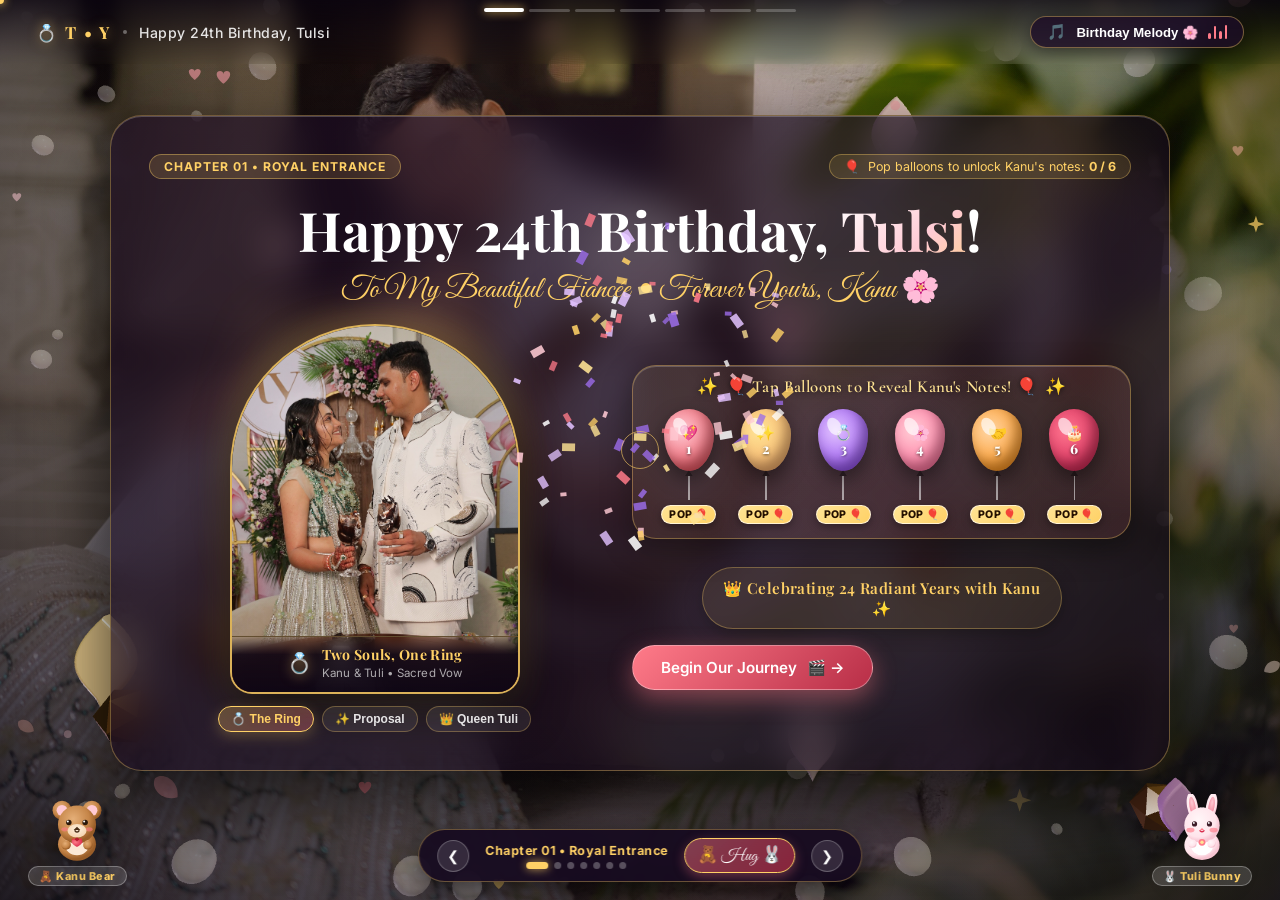
==== index.html @ 22cd4eff "Complete luxury mobile-first birthday website for Tuli - Full-screen slides, face-aligned portraits," ====
<!DOCTYPE html>
<html lang="en">
<head>
  <meta charset="UTF-8" />
  <meta name="viewport" content="width=device-width, initial-scale=1.0, maximum-scale=1.0, user-scalable=no" />
  <title>Happy 24th Birthday, Tulsi! 💍✨ | Forever Yours, Kanu</title>
  <meta name="description" content="A royal, immersive celebration crafted with unconditional love by Kanu (Yogi) for his beautiful fiancée Tulsi (Tuli) on her 24th birthday." />

  <!-- Google Fonts: Editorial Luxury Typography -->
  <link rel="preconnect" href="https://fonts.googleapis.com" />
  <link rel="preconnect" href="https://fonts.gstatic.com" crossorigin />
  <link href="https://fonts.googleapis.com/css2?family=Cormorant+Garamond:ital,wght@0,400;0,600;0,700;1,400;1,600&family=Great+Vibes&family=Inter:wght@300;400;500;600;700&family=Playfair+Display:ital,wght@0,500;0,700;0,900;1,400;1,600&display=swap" rel="stylesheet" />

  <!-- Stylesheet -->
  <link rel="stylesheet" href="style.css" />
</head>
<body class="deck-mode">

  <!-- ===================================================================
       CINEMATIC FULL-SCREEN BACKGROUND PHOTO & VIGNETTE
       =================================================================== -->
  <div class="bg-fixed-backdrop" id="bgFixedBackdrop"></div>
  <div class="bg-vignette-overlay" aria-hidden="true"></div>

  <!-- ===================================================================
       CANVAS LAYERS: 3D WEBGL WORLD, AMBIENT ROSE PETALS & CONFETTI
       =================================================================== -->
  <canvas id="webglCanvas" aria-hidden="true"></canvas>
  <canvas id="ambientCanvas" aria-hidden="true"></canvas>
  <canvas id="confettiCanvas" aria-hidden="true"></canvas>

  <!-- ===================================================================
       FULL-SCREEN CINEMATIC INTRO: FIREWORKS, BALLOONS & BIRTHDAY MESSAGE
       (No touch interruption allowed during the grand animation)
       =================================================================== -->
  <div class="grand-intro-screen" id="grandIntroScreen">
    <canvas id="introFireworksCanvas" class="intro-fireworks-canvas"></canvas>
    
    <!-- Floating Soaring Fire Balloons -->
    <div class="intro-balloons-container" id="introBalloonsContainer"></div>

    <div class="intro-content-box" id="introContentBox">
      <div class="intro-crown-icon">👑</div>
      <h1 class="intro-main-title">Happy Birthday My Love, Dear Tuli</h1>
      <div class="intro-sub-title">🌸 Forever Yours, Kanu 🌸</div>
      <div class="intro-sparkle-row">
        <span>✨</span><span>💖</span><span>💍</span><span>💖</span><span>✨</span>
      </div>
      <button class="intro-enter-btn" id="introEnterBtn" title="Enter Our Love Story">
        <span>Enter Our Story</span>
        <span>✨ &rarr;</span>
      </button>
    </div>
  </div>

  <!-- Fluid Magnetic Cursor -->
  <div class="cursor-dot" id="cursorDot" aria-hidden="true"></div>
  <div class="cursor-ring" id="cursorRing" aria-hidden="true"></div>

  <!-- ===================================================================
       GLOBAL TOP BAR: BRANDING, MUSIC CONTROLLER & STORY PROGRESS
       =================================================================== -->
  <header class="luxury-top-bar">
    <!-- Story Progress Bar (Mobile & Desktop) -->
    <div class="story-progress-bar" id="storyProgressBar">
      <span class="story-segment active" data-index="0" title="Chapter 1"></span>
      <span class="story-segment" data-index="1" title="Chapter 2"></span>
      <span class="story-segment" data-index="2" title="Chapter 3"></span>
      <span class="story-segment" data-index="3" title="Chapter 4"></span>
      <span class="story-segment" data-index="4" title="Chapter 5"></span>
      <span class="story-segment" data-index="5" title="Chapter 6"></span>
      <span class="story-segment" data-index="6" title="Chapter 7"></span>
    </div>

    <div class="top-bar-left">
      <span class="royal-monogram">💍 T &bull; Y</span>
      <span class="top-bar-divider"></span>
      <span class="top-bar-title">Happy 24th Birthday, Tulsi</span>
    </div>

    <div class="top-bar-right">
      <!-- Music Pill Controller -->
      <button class="music-pill-btn" id="musicPillBtn" title="Play / Pause Birthday Melody" aria-label="Toggle background music">
        <span class="music-note-icon">🎵</span>
        <span class="music-pill-text" id="musicStatusText">Birthday Melody</span>
        <div class="sound-wave-bars" id="soundWaveBars">
          <span></span><span></span><span></span><span></span>
        </div>
      </button>
    </div>
  </header>

  <!-- ===================================================================
       DISCRETE DECK SLIDES (1 PAGE AT A TIME - AWWWARDS ARCHITECTURE)
       =================================================================== -->
  <main class="deck-viewport" id="deckViewport">

    <!-- ===============================================================
         SLIDE 1: 🌸 THE ROYAL BIRTHDAY ENTRANCE (HERO)
         =============================================================== -->
    <section class="deck-slide active" id="slide1" data-slide="0">

      <!-- Slide Main Card Container -->
      <div class="slide-content-card hero-card">
        
        <!-- Header Tag & Progress -->
        <div class="card-header-badge-row">
          <span class="chapter-tag">Chapter 01 &bull; Royal Entrance</span>
          <div class="balloon-progress-badge" id="balloonProgressBadge" title="Tap to see collected love notes">
            <span>🎈</span>
            <span id="balloonProgressLabel">Kanu's Secret Notes: <strong>0 / 6</strong></span>
          </div>
        </div>

        <!-- Big Editorial Headline -->
        <div class="hero-header-box">
          <h1 class="hero-title">
            Happy 24th Birthday, <span class="shimmer-text">Tulsi</span>!
          </h1>
          <div class="hero-cursive-subtitle">
            To My Beautiful Fiancée &bull; Forever Yours, Kanu 🌸
          </div>
        </div>

        <!-- Hero Split Grid -->
        <div class="hero-split-grid">
          <!-- Left Column: Visual Showcase (Royal Arched Portrait) -->
          <div class="hero-visual-column">
            <div class="royal-arch-showcase">
              <div class="royal-arch-aura"></div>
              <div class="royal-arch-frame" id="heroArchFrame" title="Tap to switch portrait">
                <img src="images/Engagment (2).jpeg" alt="Tulsi &amp; Yogi Engagement" class="royal-arch-img" id="heroArchImg" />
                <div class="royal-arch-sheen"></div>
                <div class="royal-arch-plaque">
                  <span class="arch-plaque-icon">💍</span>
                  <div class="arch-plaque-text">
                    <span class="arch-plaque-title" id="archPlaqueTitle">Two Souls, One Ring</span>
                    <span class="arch-plaque-sub" id="archPlaqueSub">Kanu &amp; Tuli &bull; Sacred Vow</span>
                  </div>
                </div>
              </div>
              <div class="hero-portrait-tabs" id="heroPortraitTabs">
                <button class="hero-ptab active" data-src="images/Engagment (2).jpeg" data-title="Two Souls, One Ring" data-sub="Kanu &amp; Tuli &bull; Sacred Vow">💍 The Ring</button>
                <button class="hero-ptab" data-src="images/Engagment.jpeg" data-title="The Moment She Said YES" data-sub="Sacred Vow &bull; Engagement">✨ Proposal</button>
                <button class="hero-ptab" data-src="images/_RRF6428-web.jpg" data-title="Queen of My Universe" data-sub="Tulsi &bull; Birthday Girl">👑 Queen Tuli</button>
              </div>
            </div>
          </div>

          <!-- Right Column: 6 Interactive Pop Balloons & Concise Dedication -->
          <div class="hero-text-column">
            <!-- 🎈 KANU'S 6 INTERACTIVE POP BALLOONS -->
            <div class="hero-balloons-showcase" id="heroBalloonsShowcase">
              <div class="balloons-banner-title">
                <span class="sparkle-star">✨</span>
                <span class="balloons-title-text">🎈 Tap Balloons to Reveal Kanu's Notes! 🎈</span>
                <span class="sparkle-star">✨</span>
              </div>
              
              <div class="balloons-deck-row" id="balloonsDeckRow">
                <div class="floating-balloon balloon-c1" data-id="1" data-msg="Bov Badhu love you bacchudi ❤️" title="Tap to pop balloon 1!">
                  <div class="balloon-body">
                    <span class="balloon-inner-icon">💖</span>
                    <span class="balloon-num">1</span>
                  </div>
                  <div class="balloon-knot"></div>
                  <div class="balloon-string"></div>
                  <span class="balloon-pop-tip">POP 🎈</span>
                </div>

                <div class="floating-balloon balloon-c2" data-id="2" data-msg="You are so special to me, my sweetest angel ✨" title="Tap to pop balloon 2!">
                  <div class="balloon-body">
                    <span class="balloon-inner-icon">✨</span>
                    <span class="balloon-num">2</span>
                  </div>
                  <div class="balloon-knot"></div>
                  <div class="balloon-string"></div>
                  <span class="balloon-pop-tip">POP 🎈</span>
                </div>

                <div class="floating-balloon balloon-c3" data-id="3" data-msg="My future wife, my greatest dream come true 💍" title="Tap to pop balloon 3!">
                  <div class="balloon-body">
                    <span class="balloon-inner-icon">💍</span>
                    <span class="balloon-num">3</span>
                  </div>
                  <div class="balloon-knot"></div>
                  <div class="balloon-string"></div>
                  <span class="balloon-pop-tip">POP 🎈</span>
                </div>

                <div class="floating-balloon balloon-c4" data-id="4" data-msg="Your smile is the most beautiful thing in the universe 🌸" title="Tap to pop balloon 4!">
                  <div class="balloon-body">
                    <span class="balloon-inner-icon">🌸</span>
                    <span class="balloon-num">4</span>
                  </div>
                  <div class="balloon-knot"></div>
                  <div class="balloon-string"></div>
                  <span class="balloon-pop-tip">POP 🎈</span>
                </div>

                <div class="floating-balloon balloon-c5" data-id="5" data-msg="Always by your side, holding your hand forever 🤝" title="Tap to pop balloon 5!">
                  <div class="balloon-body">
                    <span class="balloon-inner-icon">🤝</span>
                    <span class="balloon-num">5</span>
                  </div>
                  <div class="balloon-knot"></div>
                  <div class="balloon-string"></div>
                  <span class="balloon-pop-tip">POP 🎈</span>
                </div>

                <div class="floating-balloon balloon-c6" data-id="6" data-msg="Happy 24th Birthday my princess Tuli, forever yours Kanu 👑💖" title="Tap to pop balloon 6!">
                  <div class="balloon-body">
                    <span class="balloon-inner-icon">🎂</span>
                    <span class="balloon-num">6</span>
                  </div>
                  <div class="balloon-knot"></div>
                  <div class="balloon-string"></div>
                  <span class="balloon-pop-tip">POP 🎈</span>
                </div>
              </div>
            </div>

            <div class="hero-royal-pill">
              <span>👑 Celebrating 24 Radiant Years with Kanu ✨</span>
            </div>

            <!-- Single Clean Action Button -->
            <div class="hero-button-row">
              <button class="btn-primary-glow" id="startStoryBtn" data-goto="1">
                <span>Begin Our Journey</span>
                <span>🎬 &rarr;</span>
              </button>
            </div>
          </div>
        </div>

      </div>
    </section>

    <!-- ===============================================================
         SLIDE 2: 🎬 CINEMATIC LOVE REEL ("MUST WATCH")
         =============================================================== -->
    <section class="deck-slide" id="slide2" data-slide="1">
      <div class="slide-content-card cinema-card">
        
        <div class="card-header-badge-row">
          <span class="chapter-tag">Chapter 02 &bull; Must Watch</span>
          <span class="card-sub-tag">❤️ Special Film for Tuli</span>
        </div>

        <div class="cinema-header-box">
          <h2 class="section-title">Our Moments 🎬</h2>
          <div class="section-subtitle">A journey of two souls becoming one home</div>
        </div>

        <!-- Widescreen Cinema Reel Display -->
        <div class="cinema-projector">
          <!-- Story Progress Segments -->
          <div class="cinema-segments" id="cinemaSegments"></div>

          <!-- Slide Visual & Overlay -->
          <div class="cinema-screen" id="cinemaScreen">
            <img src="images/Engagment.jpeg" alt="Cinematic moment" class="cinema-img" id="cinemaImg" />
            <div class="cinema-overlay">
              <div class="cinema-tag" id="cinemaTag">Chapter I • The Sacred Promise 💍</div>
              <h3 class="cinema-headline" id="cinemaHeading">The Moment She Said YES!</h3>
              <p class="cinema-caption" id="cinemaDesc">The moment she said YES to forever.</p>
            </div>
            <!-- Click zones for skip -->
            <div class="cinema-click-zone left" id="cinemaPrevZone" title="Previous photo"></div>
            <div class="cinema-click-zone right" id="cinemaNextZone" title="Next photo"></div>
          </div>

          <!-- Reel Bottom Controls -->
          <div class="cinema-controls">
            <button class="cinema-btn" id="cinemaPrevBtn" aria-label="Previous">&larr; Previous</button>
            <button class="cinema-btn play-btn" id="cinemaPlayBtn">▶ Play</button>
            <button class="cinema-btn" id="cinemaNextBtn" aria-label="Next">Next &rarr;</button>
          </div>
        </div>

        <div style="margin-top: 18px; text-align: center;">
          <button class="btn-primary-glow" data-goto="2">
            <span>Continue to The Sacred Vow</span>
            <span>💍 &rarr;</span>
          </button>
        </div>

      </div>
    </section>

    <!-- ===============================================================
         SLIDE 3: 💍 THE SACRED VOW & PROPOSAL
         =============================================================== -->
    <section class="deck-slide" id="slide3" data-slide="2">
      <div class="slide-content-card vow-card">
        
        <div class="card-header-badge-row">
          <span class="chapter-tag">Chapter 03 &bull; The Sacred Vow</span>
          <span class="card-sub-tag">💍 Eternal Promise</span>
        </div>

        <div class="vow-split-grid">
          <!-- Left Column: Story Prose -->
          <div class="vow-story-col">
            <h2 class="section-title">A Sacred Vow 💍</h2>
            <div class="section-subtitle">Written for my future wife</div>
            
            <p class="vow-prose">
              The day I slid that ring onto your finger was my solemn promise to love, protect, and cherish you through all of eternity.
            </p>

            <div class="vow-quote-pill">
              &ldquo;Two souls, one heart. Soon my wife.&rdquo;
            </div>

            <div style="margin-top: 22px;">
              <button class="btn-primary-glow" data-goto="3">
                <span>Explore 39 Curated Memories</span>
                <span>📸 &rarr;</span>
              </button>
            </div>
          </div>

          <!-- Right Column: Highlight Card -->
          <div class="vow-visual-col">
            <div class="vow-photo-frame">
              <img src="images/Engagment (2).jpeg" alt="Engagement ring vow" class="vow-img" />
              <div class="vow-stamp-seal">💍</div>
              <div class="vow-badge-text">Forever Sealed &bull; Yogi &amp; Tulsi</div>
            </div>
          </div>
        </div>

      </div>
    </section>

    <!-- ===============================================================
         SLIDE 4: 📸 OUR CURATED POLAROID ALBUM (EXACT VERIFIED PHOTOS)
         =============================================================== -->
    <section class="deck-slide" id="slide4" data-slide="3">
      <div class="slide-content-card gallery-card">
        
        <div class="card-header-badge-row">
          <span class="chapter-tag">Chapter 04 &bull; Treasured Memories</span>
          <span class="card-sub-tag">📸 39 Beautiful Moments</span>
        </div>

        <div class="gallery-header-box">
          <h2 class="section-title">A Lifetime of Smiles With You 💕</h2>
          <div class="section-subtitle">Every candid giggle, sunset walk, and cozy date captured forever</div>
        </div>

        <!-- Filter Pills -->
        <div class="gallery-filter-tabs">
          <button class="gallery-tab active" data-filter="all">All Memories (39)</button>
          <button class="gallery-tab" data-filter="engagement">Engagement 💍 (2)</button>
          <button class="gallery-tab" data-filter="dates">Dates ☕ (7)</button>
          <button class="gallery-tab" data-filter="photoshoot">Portraits 👑 (8)</button>
          <button class="gallery-tab" data-filter="candids">Candids 🌸 (22)</button>
        </div>

        <!-- Masonry Grid with Custom Sleek Scrollbar -->
        <div class="polaroid-deck-grid" id="polaroidDeckGrid">
          <!-- Dynamically populated by JS from verified photo dataset -->
        </div>

        <div style="margin-top: 18px; text-align: center;">
          <button class="btn-primary-glow" data-goto="4">
            <span>24 Reasons Why I Love You</span>
            <span>💖 &rarr;</span>
          </button>
        </div>

      </div>
    </section>

    <!-- ===============================================================
         SLIDE 5: 💖 24 REASONS WHY I LOVE YOU (INTERACTIVE DECK)
         =============================================================== -->
    <section class="deck-slide" id="slide5" data-slide="4">
      <div class="slide-content-card reasons-card">
        
        <div class="card-header-badge-row">
          <span class="chapter-tag">Chapter 05 &bull; 24 Reasons</span>
          <span class="card-sub-tag">💖 One For Every Year</span>
        </div>

        <div class="reasons-header-box">
          <h2 class="section-title">24 Reasons Why I Adore You, Tulsi 🌸</h2>
          <div class="section-subtitle">Swipe or tap to explore each sweet reason</div>
        </div>

        <!-- Interactive 3D Card Stack -->
        <div class="reason-card-container">
          <div class="reason-flip-card" id="reasonFlipCard">
            <div class="reason-card-inner">
              <div class="reason-counter-pill" id="reasonCounterPill">Reason 01 / 24</div>
              <div class="reason-icon-display" id="reasonIconDisplay">🌸</div>
              <h3 class="reason-title-display" id="reasonTitleDisplay">Your Pure, Radiant Heart</h3>
              <p class="reason-desc-display" id="reasonDescDisplay">
                The way you care for the people around you with zero pretension and pure kindness melts me completely every single day.
              </p>
              <div class="reason-quote-footer" id="reasonQuoteFooter">— Kanu loves this about you ❤️</div>
            </div>
          </div>
        </div>

        <!-- Card Deck Controls -->
        <div class="reason-nav-row">
          <button class="cinema-btn" id="prevReasonBtn">&larr; Previous Reason</button>
          <div class="reason-dots-track" id="reasonDotsTrack"></div>
          <button class="cinema-btn" id="nextReasonBtn">Next Reason &rarr;</button>
        </div>

        <div style="margin-top: 18px; text-align: center;">
          <button class="btn-primary-glow" data-goto="5">
            <span>Make a Birthday Wish</span>
            <span>🎂 &rarr;</span>
          </button>
        </div>

      </div>
    </section>

    <!-- ===============================================================
         SLIDE 6: 🎂 BIRTHDAY TRADITION & MAKE A WISH
         =============================================================== -->
    <section class="deck-slide" id="slide6" data-slide="5">
      <div class="slide-content-card cake-card">
        
        <div class="card-header-badge-row">
          <span class="chapter-tag">Chapter 06 &bull; Birthday Tradition</span>
          <span class="card-sub-tag">🎂 Make A Wish</span>
        </div>

        <div class="cake-header-box">
          <h2 class="section-title">Make a Birthday Wish, Tuli! 🎂✨</h2>
          <div class="section-subtitle">Close your eyes, make the sweetest wish in your heart, and tap the candles to blow them out!</div>
        </div>

        <!-- Interactive Royal Illustrated 3D Birthday Cake -->
        <div class="cake-interactive-stage" id="cakeStage" title="Tap candles to blow them out!">
          <svg viewBox="0 0 280 260" class="royal-cake-svg">
            <defs>
              <linearGradient id="goldPlateGrad" x1="0%" y1="0%" x2="100%" y2="0%">
                <stop offset="0%" stop-color="#C59B27"/>
                <stop offset="50%" stop-color="#FFD166"/>
                <stop offset="100%" stop-color="#C59B27"/>
              </linearGradient>
              <linearGradient id="tierBottomGrad" x1="0%" y1="0%" x2="0%" y2="100%">
                <stop offset="0%" stop-color="#FFCAD4"/>
                <stop offset="20%" stop-color="#FF9EAA"/>
                <stop offset="100%" stop-color="#FF7B89"/>
              </linearGradient>
              <linearGradient id="tierTopGrad" x1="0%" y1="0%" x2="0%" y2="100%">
                <stop offset="0%" stop-color="#FFFDF9"/>
                <stop offset="30%" stop-color="#FFF0EB"/>
                <stop offset="100%" stop-color="#FFCAD4"/>
              </linearGradient>
              <radialGradient id="candleGlow" cx="50%" cy="50%" r="50%">
                <stop offset="0%" stop-color="#FFD166" stop-opacity="1"/>
                <stop offset="50%" stop-color="#FF7B89" stop-opacity="0.6"/>
                <stop offset="100%" stop-color="#FF7B89" stop-opacity="0"/>
              </radialGradient>
              <linearGradient id="flameGrad" x1="0%" y1="100%" x2="0%" y2="0%">
                <stop offset="0%" stop-color="#D92E4E"/>
                <stop offset="40%" stop-color="#FF7B89"/>
                <stop offset="80%" stop-color="#FFD166"/>
                <stop offset="100%" stop-color="#FFF"/>
              </linearGradient>
            </defs>

            <!-- Golden Serving Platter (Bottom) -->
            <ellipse cx="140" cy="235" rx="125" ry="18" fill="url(#goldPlateGrad)"/>
            <ellipse cx="140" cy="232" rx="118" ry="14" fill="#FFE494"/>
            <ellipse cx="140" cy="230" rx="115" ry="12" fill="#E6BA38"/>

            <!-- Bottom Tier Shadow & Cylinder Body -->
            <path d="M45,170 C45,185 85,200 140,200 C195,200 235,185 235,170 L235,215 C235,228 195,238 140,238 C85,238 45,228 45,215 Z" fill="#D95C6B"/>
            <path d="M45,160 C45,175 85,190 140,190 C195,190 235,175 235,160 L235,210 C235,225 195,235 140,235 C85,235 45,225 45,210 Z" fill="url(#tierBottomGrad)"/>
            <ellipse cx="140" cy="160" rx="95" ry="22" fill="#FFE5DA"/>

            <!-- Bottom Tier Cream Drips & Gold Pearls -->
            <path d="M45,165 Q60,185 75,165 Q90,190 105,165 Q125,195 140,165 Q155,195 175,165 Q190,190 205,165 Q220,185 235,165" fill="none" stroke="#FFF" stroke-width="4" stroke-linecap="round"/>
            <circle cx="55" cy="180" r="3" fill="#FFD166"/>
            <circle cx="85" cy="188" r="3" fill="#FFD166"/>
            <circle cx="115" cy="192" r="3" fill="#FFD166"/>
            <circle cx="140" cy="194" r="3.5" fill="#FFD166"/>
            <circle cx="165" cy="192" r="3" fill="#FFD166"/>
            <circle cx="195" cy="188" r="3" fill="#FFD166"/>
            <circle cx="225" cy="180" r="3" fill="#FFD166"/>

            <!-- Top Tier Body -->
            <path d="M75,105 C75,118 104,130 140,130 C176,130 205,118 205,105 L205,150 C205,162 176,172 140,172 C104,172 75,162 75,150 Z" fill="#E8A598"/>
            <path d="M75,95 C75,108 104,120 140,120 C176,120 205,108 205,95 L205,145 C205,158 176,168 140,168 C104,168 75,158 75,145 Z" fill="url(#tierTopGrad)"/>
            <ellipse cx="140" cy="95" rx="65" ry="18" fill="#FFFDF9"/>

            <!-- Top Tier Cream Frosting Drips -->
            <path d="M75,100 Q90,118 105,100 Q120,122 140,100 Q160,122 175,100 Q190,118 205,100" fill="none" stroke="#FF7B89" stroke-width="3" stroke-linecap="round"/>

            <!-- Strawberries & Roses on Top -->
            <circle cx="105" cy="92" r="6" fill="#D92E4E"/>
            <circle cx="175" cy="92" r="6" fill="#D92E4E"/>
            <circle cx="140" cy="96" r="7" fill="#FF7B89"/>

            <!-- 3 Glowing Candles -->
            <!-- Left Candle -->
            <rect x="105" y="48" width="8" height="42" rx="3" fill="#FFE5DA" stroke="#FF7B89" stroke-width="1"/>
            <path d="M106,58 L112,54 M106,68 L112,64 M106,78 L112,74" stroke="#FF7B89" stroke-width="1.5"/>
            <line x1="109" y1="48" x2="109" y2="40" stroke="#333" stroke-width="1.5"/>

            <!-- Middle Candle -->
            <rect x="136" y="42" width="8" height="48" rx="3" fill="#FFE5DA" stroke="#FFD166" stroke-width="1"/>
            <path d="M137,54 L143,50 M137,64 L143,60 M137,74 L143,70 M137,84 L143,80" stroke="#FFD166" stroke-width="1.5"/>
            <line x1="140" y1="42" x2="140" y2="34" stroke="#333" stroke-width="1.5"/>

            <!-- Right Candle -->
            <rect x="167" y="48" width="8" height="42" rx="3" fill="#FFE5DA" stroke="#FF7B89" stroke-width="1"/>
            <path d="M168,58 L174,54 M168,68 L174,64 M168,78 L174,74" stroke="#FF7B89" stroke-width="1.5"/>
            <line x1="171" y1="48" x2="171" y2="40" stroke="#333" stroke-width="1.5"/>

            <!-- Flickering Candle Flames with Golden Halos -->
            <g class="candle-flame-group" id="flame1">
              <ellipse cx="109" cy="28" rx="14" ry="18" fill="url(#candleGlow)"/>
              <path d="M109,14 C115,24 117,30 115,35 C113,40 105,40 103,35 C101,30 105,24 109,14 Z" fill="url(#flameGrad)"/>
              <ellipse cx="109" cy="33" rx="2.5" ry="4" fill="#FFF"/>
            </g>

            <g class="candle-flame-group" id="flame2">
              <ellipse cx="140" cy="22" rx="16" ry="20" fill="url(#candleGlow)"/>
              <path d="M140,6 C147,17 149,24 147,29 C145,34 135,34 133,29 C131,24 135,17 140,6 Z" fill="url(#flameGrad)"/>
              <ellipse cx="140" cy="27" rx="3" ry="5" fill="#FFF"/>
            </g>

            <g class="candle-flame-group" id="flame3">
              <ellipse cx="171" cy="28" rx="14" ry="18" fill="url(#candleGlow)"/>
              <path d="M171,14 C177,24 179,30 177,35 C175,40 167,40 165,35 C163,30 167,24 171,14 Z" fill="url(#flameGrad)"/>
              <ellipse cx="171" cy="33" rx="2.5" ry="4" fill="#FFF"/>
            </g>
          </svg>
        </div>

        <!-- Unlocked Wish Banner -->
        <div class="wish-reveal-box" id="wishRevealBox">
          <h3 class="wish-congrats-title">🎉 HAPPY 24TH BIRTHDAY, MY PRINCESS! 🎉</h3>
          <p class="wish-congrats-text">
            May every dream, prayer, and secret wish you made today blossom into reality. Kanu will be standing right by your side celebrating every step of your journey! 🌟💖
          </p>
          <div style="margin-top: 14px; text-align: center;">
            <button class="btn-royal-rose" id="relightCandlesBtn" title="Relight the candles to make another wish!">
              <span>✨ Relight Candles &amp; Make Another Wish 🎂</span>
            </button>
          </div>
        </div>

        <div style="margin-top: 24px; text-align: center;">
          <button class="btn-primary-glow" data-goto="6">
            <span>Read Kanu's Personal Letter &rarr;</span>
          </button>
        </div>

      </div>
    </section>

    <!-- ===============================================================
         SLIDE 7: 💌 THE ROYAL WAX-SEALED LETTER
         =============================================================== -->
    <section class="deck-slide" id="slide7" data-slide="6">
      <div class="slide-content-card letter-card">
        
        <div class="card-header-badge-row">
          <span class="chapter-tag">Chapter 07 &bull; Forever Love</span>
          <span class="card-sub-tag">💍 Sealed for Tulsi</span>
        </div>

        <!-- Royal Interactive 3D Envelope Wrapper -->
        <div class="royal-envelope-stage" id="royalEnvelopeStage">
          
          <!-- Closed Envelope with Wax Seal -->
          <div class="envelope-sealed-view" id="envelopeSealedView">
            <div class="envelope-pocket">
              <div class="envelope-top-flap"></div>
              <div class="wax-seal-button" id="waxSealButton" title="Tap seal to open Kanu's letter!">
                <span class="wax-ring-icon">💍</span>
              </div>
            </div>
            <h3 class="envelope-hint-title">A Sealed Royal Letter From Kanu</h3>
            <div class="envelope-hint-sub">For My Sweetest Tulsi (Tuli) 🌸</div>
            <p class="envelope-hint-cta">✨ Tap the Wax Seal to Open &amp; Unfold ✨</p>
          </div>

          <!-- Unfolded Letter Parchment -->
          <div class="envelope-unfolded-view" id="envelopeUnfoldedView">
            <div class="letter-parchment-sheet">
              <div class="parchment-stamp">💍</div>

              <h2 class="parchment-salutation">My Dearest Tuli (My Future Wife), 🌸</h2>

              <div class="parchment-body">
                <p>
                  Today, on your <strong>24th birthday</strong>, my heart overflows with gratitude. From the quiet smiles we share to the late-night talks that make hours feel like minutes—loving you is the sweetest blessing of my life.
                </p>
                <p>
                  Calling you my <strong>fiancée</strong> and soon my wife is my greatest joy. I promise to protect your smile, cherish your heart, and walk beside you through every sunrise of this life.
                </p>
                <p>
                  May this 24th year bring you boundless happiness, peace, and every bit of magic your beautiful soul deserves.
                </p>
              </div>

              <div class="parchment-sign-off">Forever &amp; unconditionally yours,</div>
              <div class="parchment-signature">Your Kanu ❤️ (Yogi)</div>

              <!-- Interactive Actions inside Letter -->
              <div class="letter-actions-dock">
                <button class="btn-royal-kisses" id="sendKissesBtn">
                  <span>Send Love &amp; Kisses to Kanu</span>
                  <span>💋💖</span>
                </button>
                <div class="kisses-tally" id="kissesTally">Tap to send sweet kisses to Kanu!</div>
              </div>

              <div style="margin-top: 18px; text-align: center;">
                <button class="btn-reseal-ghost" id="resealEnvelopeBtn">
                  <span>💌 Close &amp; Re-seal in Envelope</span>
                </button>
              </div>
            </div>

            <!-- Sleek Footer Tribute -->
            <footer class="letter-footer-quote">
              <div class="quote-cursive">"In a sea of people, my eyes will always search for you."</div>
              <p class="quote-author">Crafted with unconditional love by <strong>Kanu (Yogi)</strong> for his precious fiancée <strong>Tuli (Tulsi)</strong> 💍❤️</p>
            </footer>
          </div>

        </div>

      </div>
    </section>

  </main>

  <!-- ===================================================================
       FLOATING NAVIGATION DOCK (CENTERED, NON-OVERLAPPING)
       =================================================================== -->
  <nav class="luxury-nav-dock" id="luxuryNavDock" aria-label="Slide navigation">
    <button class="nav-dock-arrow" id="navPrevBtn" aria-label="Previous chapter">&#10094;</button>
    <div class="nav-dock-center">
      <span class="nav-dock-chapter-pill" id="navChapterPill">Chapter 01 &bull; Royal Entrance</span>
      <div class="nav-dock-dots" id="navDockDots">
        <span class="dock-dot active" data-index="0" title="Chapter 1"></span>
        <span class="dock-dot" data-index="1" title="Chapter 2"></span>
        <span class="dock-dot" data-index="2" title="Chapter 3"></span>
        <span class="dock-dot" data-index="3" title="Chapter 4"></span>
        <span class="dock-dot" data-index="4" title="Chapter 5"></span>
        <span class="dock-dot" data-index="5" title="Chapter 6"></span>
        <span class="dock-dot" data-index="6" title="Chapter 7"></span>
      </div>
    </div>
    <button class="plushie-dock-cuddle-btn" id="plushieCuddleBtn" title="Make Kanu Bear &amp; Tuli Bunny cuddle!">
      <span>🧸 Hug 🐰</span>
    </button>
    <button class="nav-dock-arrow" id="navNextBtn" aria-label="Next chapter">&#10095;</button>
  </nav>

  <!-- ===================================================================
       ADORABLE ANIMATED PLUSHIES: KANU BEAR 🧸 & TULI BUNNY 🐰
       (Cleanly placed in bottom-left and bottom-right corners - zero dock overlap)
       =================================================================== -->
  <aside class="plushies-dock" id="plushiesDock" aria-label="Teddy plushie companions">
    
    <!-- Kanu Bear (Left Corner) -->
    <div class="plushie-corner left-corner" id="plushieKanu" title="Tap Kanu Bear for love hugs! 🧸">
      <div class="plushie-speech-box" id="kanuSpeech">Bov Badhu love you bacchudi! 🧸❤️</div>
      <div class="plushie-svg-container">
        <svg viewBox="0 0 100 100" class="plushie-svg">
          <defs>
            <radialGradient id="bearSkin" cx="40%" cy="35%" r="60%">
              <stop offset="0%" stop-color="#E5AF78"/>
              <stop offset="70%" stop-color="#C58548"/>
              <stop offset="100%" stop-color="#995D28"/>
            </radialGradient>
            <radialGradient id="bearMuzzle" cx="50%" cy="40%" r="50%">
              <stop offset="0%" stop-color="#FFF3E0"/>
              <stop offset="100%" stop-color="#F5D6B4"/>
            </radialGradient>
            <radialGradient id="bearHeart" cx="35%" cy="35%" r="65%">
              <stop offset="0%" stop-color="#FF7B89"/>
              <stop offset="100%" stop-color="#D92E4E"/>
            </radialGradient>
          </defs>
          <circle cx="28" cy="24" r="14" fill="url(#bearSkin)"/>
          <circle cx="28" cy="24" r="8" fill="#FFCAD4"/>
          <circle cx="72" cy="24" r="14" fill="url(#bearSkin)"/>
          <circle cx="72" cy="24" r="8" fill="#FFCAD4"/>
          <ellipse cx="50" cy="74" rx="28" ry="24" fill="url(#bearSkin)"/>
          <ellipse cx="50" cy="74" rx="18" ry="16" fill="#FCE8D5"/>
          <circle cx="50" cy="45" r="28" fill="url(#bearSkin)"/>
          <ellipse cx="32" cy="52" rx="5" ry="3" fill="#FF7B89" opacity="0.6"/>
          <ellipse cx="68" cy="52" rx="5" ry="3" fill="#FF7B89" opacity="0.6"/>
          <ellipse cx="50" cy="54" rx="14" ry="10" fill="url(#bearMuzzle)"/>
          <polygon points="50,48 45,53 55,53" fill="#4A2E18"/>
          <path d="M47,54 Q50,58 53,54" stroke="#4A2E18" stroke-width="2" fill="none" stroke-linecap="round"/>
          <circle cx="38" cy="42" r="4" fill="#2B180A"/>
          <circle cx="36.5" cy="40.5" r="1.5" fill="#FFF"/>
          <circle cx="62" cy="42" r="4" fill="#2B180A"/>
          <circle cx="60.5" cy="40.5" r="1.5" fill="#FFF"/>
          <!-- Bowtie -->
          <polygon points="43,65 50,67 43,69" fill="#E63946"/>
          <polygon points="57,65 50,67 57,69" fill="#E63946"/>
          <circle cx="50" cy="67" r="3" fill="#B81D2E"/>
          <!-- Paws Holding Heart -->
          <circle cx="34" cy="75" r="7" fill="url(#bearSkin)"/>
          <circle cx="66" cy="75" r="7" fill="url(#bearSkin)"/>
          <path d="M50,70 C47,66 42,66 42,70 C42,74 50,78 50,78 C50,78 58,74 58,70 C58,66 53,66 50,70 Z" fill="url(#bearHeart)"/>
        </svg>
      </div>
      <div class="plushie-tag">🧸 Kanu Bear</div>
    </div>

    <!-- Tuli Bunny (Right Corner) -->
    <div class="plushie-corner right-corner" id="plushieTuli" title="Tap Tuli Bunny for flower giggles! 🐰">
      <div class="plushie-speech-box" id="tuliSpeech">My sweetest Kanu! 🐰🌸</div>
      <div class="plushie-svg-container">
        <svg viewBox="0 0 100 100" class="plushie-svg">
          <defs>
            <radialGradient id="bunnySkin" cx="40%" cy="35%" r="60%">
              <stop offset="0%" stop-color="#FFF6F8"/>
              <stop offset="80%" stop-color="#FFE4EB"/>
              <stop offset="100%" stop-color="#F7C5D2"/>
            </radialGradient>
            <radialGradient id="bunnyEar" cx="50%" cy="30%" r="60%">
              <stop offset="0%" stop-color="#FFCAD4"/>
              <stop offset="100%" stop-color="#F28B9F"/>
            </radialGradient>
          </defs>
          <ellipse cx="36" cy="18" rx="8" ry="20" fill="url(#bunnySkin)" transform="rotate(-10 36 18)"/>
          <ellipse cx="36" cy="18" rx="4.5" ry="14" fill="url(#bunnyEar)" transform="rotate(-10 36 18)"/>
          <ellipse cx="64" cy="18" rx="8" ry="20" fill="url(#bunnySkin)" transform="rotate(10 64 18)"/>
          <ellipse cx="64" cy="18" rx="4.5" ry="14" fill="url(#bunnyEar)" transform="rotate(10 64 18)"/>
          <!-- Daisy Flower Crown -->
          <circle cx="50" cy="27" r="4" fill="#FFD166"/>
          <circle cx="45" cy="26" r="3" fill="#FFF"/>
          <circle cx="55" cy="26" r="3" fill="#FFF"/>
          <circle cx="48" cy="23" r="3" fill="#FFF"/>
          <circle cx="52" cy="23" r="3" fill="#FFF"/>
          <ellipse cx="50" cy="75" rx="26" ry="22" fill="url(#bunnySkin)"/>
          <ellipse cx="50" cy="76" rx="16" ry="14" fill="#FFFFFF"/>
          <circle cx="50" cy="46" r="26" fill="url(#bunnySkin)"/>
          <ellipse cx="33" cy="53" rx="6" ry="3.5" fill="#FF7B89" opacity="0.65"/>
          <ellipse cx="67" cy="53" rx="6" ry="3.5" fill="#FF7B89" opacity="0.65"/>
          <polygon points="50,50 47,53 53,53" fill="#FF7B89"/>
          <path d="M47,54 Q50,57 53,54" stroke="#D92E4E" stroke-width="1.8" fill="none" stroke-linecap="round"/>
          <circle cx="39" cy="44" r="3.8" fill="#3D1C28"/>
          <circle cx="38" cy="42.5" r="1.4" fill="#FFF"/>
          <circle cx="61" cy="44" r="3.8" fill="#3D1C28"/>
          <circle cx="60" cy="42.5" r="1.4" fill="#FFF"/>
          <!-- Paws Holding Flower -->
          <circle cx="36" cy="73" r="6" fill="url(#bunnySkin)"/>
          <circle cx="64" cy="73" r="6" fill="url(#bunnySkin)"/>
          <circle cx="50" cy="71" r="5" fill="#FF7B89"/>
          <circle cx="50" cy="71" r="2.5" fill="#FFE494"/>
        </svg>
      </div>
      <div class="plushie-tag">🐰 Tuli Bunny</div>
    </div>

  </aside>

  <!-- ===================================================================
       TOAST BANNER: 24 ROSES GIFT NOTIFICATION
       =================================================================== -->
  <div class="rose-toast-pill" id="roseToastPill">
    🌹 24 Royal Roses Gifted to My Sweet Tulsi! 💐✨
  </div>

  <!-- ===================================================================
       MODAL: BALLOON SECRET LOVE NOTE MODAL
       =================================================================== -->
  <div class="luxury-modal" id="balloonNoteModal" role="dialog" aria-modal="true" aria-hidden="true">
    <div class="modal-card">
      <button class="modal-close-btn" id="balloonModalCloseBtn" aria-label="Close">&times;</button>
      <div class="modal-stamp-icon">💌</div>
      <span class="modal-pre-title">Secret Message From Kanu</span>
      <h3 class="modal-message-quote" id="balloonModalQuote">"Bov Badhu love you bacchudi ❤️"</h3>
      <div class="modal-sign">— Forever &amp; Always, Your Kanu 💍</div>
      <div style="margin-top: 18px;">
        <button class="btn-primary-glow" id="balloonModalCollectBtn">
          <span>Keep in My Heart 💕</span>
        </button>
      </div>
    </div>
  </div>

  <!-- ===================================================================
       MODAL: ALL 6 NOTES UNLOCKED CELEBRATION
       =================================================================== -->
  <div class="luxury-modal" id="grandUnlockModal" role="dialog" aria-modal="true" aria-hidden="true">
    <div class="modal-card grand-unlock-card">
      <button class="modal-close-btn" id="grandUnlockCloseBtn" aria-label="Close">&times;</button>
      <div class="grand-trophy-icon">👑💍💖</div>
      <h2 class="grand-celebration-title">🎉 ALL 6 LOVE NOTES UNLOCKED! 🎉</h2>
      <p class="grand-celebration-lead">
        Tuli, every single balloon carries a piece of Kanu's soul. You are my greatest blessing, my fiancée, and my forever queen!
      </p>
      <div class="unlocked-notes-list" id="unlockedNotesList"></div>
      <div style="margin-top: 20px;">
        <button class="btn-royal-rose" id="respawnBalloonsBtn">
          <span>🎈 Release Fresh Balloons to Pop Again!</span>
        </button>
      </div>
    </div>
  </div>

  <!-- ===================================================================
       MODAL: FULLSCREEN CINEMATIC LIGHTBOX
       =================================================================== -->
  <div class="lightbox-overlay" id="lightboxOverlay" role="dialog" aria-modal="true" aria-hidden="true">
    <div class="lightbox-stage">
      <button class="lightbox-close" id="lightboxCloseBtn" aria-label="Close">&times;</button>
      <button class="lightbox-arrow prev" id="lightboxPrevBtn" aria-label="Previous">&#10094;</button>
      <button class="lightbox-arrow next" id="lightboxNextBtn" aria-label="Next">&#10095;</button>
      <div class="lightbox-counter" id="lightboxCounter">Photo 1 of 39</div>
      <div class="lightbox-frame">
        <img src="" alt="Enlarged memory" id="lightboxFrameImg" />
      </div>
      <div class="lightbox-caption-dock">
        <div class="lightbox-caption" id="lightboxCaption"></div>
        <button class="lightbox-love-action-btn" id="lightboxHeartBtn" title="Send love to this memory">💖 Love Memory</button>
      </div>
    </div>
  </div>

  <!-- Tech Engine Stack -->
  <script src="lib/three.min.js"></script>
  <script src="lib/gsap.min.js"></script>
  <script src="three-world.js"></script>
  <script src="app.js"></script>
</body>
</html>
---- style.css ----
/* ===================================================================
   TULI'S 24TH BIRTHDAY CELEBRATION — AWWWARDS LUXURY DESIGN SYSTEM
   Inspired by La Revoltosa (larevoltosa.es) & Editorial High-Art WebGL
   Dedicated with unconditional love from Kanu (Yogi) to Tulsi (Tuli) 💍
   =================================================================== */

/* -------------------------------------------------------------
   1. DESIGN TOKENS & ROOT VARIABLES
   ------------------------------------------------------------- */
:root {
  /* Color Palette */
  --bg-deep-obsidian: #0A0410;
  --bg-velvet-plum: #150722;
  --bg-royal-wine: #260C38;
  
  --color-gold-bright: #FFD166;
  --color-gold-pale: #FFE494;
  --color-gold-deep: #D4A373;

  --color-rose-primary: #FF7B89;
  --color-rose-soft: #FFCAD4;
  --color-rose-deep: #B82E47;

  --color-peach-light: #FFF0EB;
  --color-lilac-accent: #C77DFF;
  --color-lilac-deep: #5A189A;

  --text-primary: #FFFFFF;
  --text-secondary: rgba(255, 255, 255, 0.88);
  --text-muted: rgba(255, 255, 255, 0.65);

  /* Typography */
  --font-serif: 'Playfair Display', Georgia, serif;
  --font-display-italic: 'Cormorant Garamond', Georgia, serif;
  --font-sans: 'Inter', -apple-system, BlinkMacSystemFont, 'Segoe UI', Roboto, sans-serif;
  --font-cursive: 'Great Vibes', cursive;

  /* Glassmorphism & Radii (Translucent to showcase the romantic background photo) */
  --glass-bg: linear-gradient(135deg, rgba(26, 10, 36, 0.62) 0%, rgba(14, 5, 20, 0.74) 100%);
  --glass-border: 1.5px solid rgba(255, 209, 102, 0.35);
  --glass-border-soft: 1px solid rgba(255, 255, 255, 0.18);
  --glass-shadow: 0 30px 80px rgba(0, 0, 0, 0.75), inset 0 1px 0 rgba(255, 255, 255, 0.22);
  
  --radius-sm: 8px;
  --radius-md: 16px;
  --radius-lg: 24px;
  --radius-xl: 32px;
  --radius-full: 9999px;

  /* Easing */
  --ease-out-expo: cubic-bezier(0.16, 1, 0.3, 1);
  --ease-elastic: cubic-bezier(0.175, 0.885, 0.32, 1.275);
}

/* -------------------------------------------------------------
   2. GLOBAL RESET & FOUNDATION
   ------------------------------------------------------------- */
*, *::before, *::after {
  margin: 0;
  padding: 0;
  box-sizing: border-box;
}

html {
  background-color: #0A0410;
}

body {
  width: 100vw;
  height: 100vh;
  overflow: hidden;
  background: transparent !important;
  color: var(--text-primary);
  font-family: var(--font-sans);
  -webkit-font-smoothing: antialiased;
  -moz-osx-font-smoothing: grayscale;
  user-select: none;
}

/* ===================================================================
   CINEMATIC FULL-SCREEN BACKGROUND PHOTO & ROMANTIC VIGNETTE
   =================================================================== */
.bg-fixed-backdrop {
  position: fixed;
  inset: 0;
  width: 100vw;
  height: 100vh;
  z-index: 0;
  background-image: 
    linear-gradient(180deg, 
      rgba(12, 4, 18, 0.15) 0%, 
      rgba(18, 6, 26, 0.22) 35%, 
      rgba(12, 4, 18, 0.55) 100%
    ),
    url('images/bg-main.jpg');
  background-size: cover;
  background-position: center 22%;
  background-repeat: no-repeat;
  filter: saturate(1.18) contrast(1.06);
  animation: bgCinematicFloat 28s ease-in-out infinite alternate;
  pointer-events: none;
}

@keyframes bgCinematicFloat {
  0% { transform: scale(1.02); }
  100% { transform: scale(1.06) translateY(-8px); }
}

.bg-vignette-overlay {
  position: fixed;
  inset: 0;
  z-index: 1;
  background: radial-gradient(circle at 50% 35%, transparent 50%, rgba(10, 4, 16, 0.35) 80%, rgba(6, 2, 9, 0.68) 100%);
  pointer-events: none;
}

/* Subtle Film Grain Texture Overlay */
body::before {
  content: '';
  position: fixed;
  inset: 0;
  background-image: radial-gradient(circle at 50% 30%, rgba(255, 123, 137, 0.08) 0%, transparent 60%),
                    radial-gradient(circle at 80% 80%, rgba(199, 125, 255, 0.08) 0%, transparent 50%),
                    radial-gradient(circle at 20% 70%, rgba(255, 209, 102, 0.06) 0%, transparent 50%);
  pointer-events: none;
  z-index: 1;
}

/* -------------------------------------------------------------
   3. CANVAS LAYERS (3D WEBGL, AMBIENT PETALS & CONFETTI)
   ------------------------------------------------------------- */
#webglCanvas {
  position: fixed;
  inset: 0;
  width: 100vw;
  height: 100vh;
  z-index: 2;
  pointer-events: none;
}

#ambientCanvas {
  position: fixed;
  inset: 0;
  width: 100vw;
  height: 100vh;
  z-index: 3;
  pointer-events: none;
}

#confettiCanvas {
  position: fixed;
  inset: 0;
  width: 100vw;
  height: 100vh;
  z-index: 9999;
  pointer-events: none;
}

/* =============================================================
   3.5 FULL-SCREEN CINEMATIC INTRO SCREEN (FIREWORKS & BALLOONS)
   (No touch interruption allowed during the grand animation)
   ============================================================= */
.grand-intro-screen {
  position: fixed;
  inset: 0;
  width: 100vw;
  height: 100vh;
  height: 100dvh;
  z-index: 999999;
  background: radial-gradient(circle at center, #250b20 0%, #13040e 55%, #070105 100%);
  display: flex;
  flex-direction: column;
  align-items: center;
  justify-content: center;
  overflow: hidden;
  pointer-events: all;
  transition: opacity 1.2s cubic-bezier(0.4, 0, 0.2, 1), visibility 1.2s cubic-bezier(0.4, 0, 0.2, 1);
  will-change: opacity;
}

.grand-intro-screen.dismissed {
  opacity: 0;
  visibility: hidden;
  pointer-events: none !important;
}

.intro-fireworks-canvas {
  position: absolute;
  inset: 0;
  width: 100%;
  height: 100%;
  z-index: 1;
  pointer-events: none;
}

.intro-balloons-container {
  position: absolute;
  inset: 0;
  width: 100%;
  height: 100%;
  z-index: 2;
  pointer-events: none;
  overflow: hidden;
}

.intro-content-box {
  position: relative;
  z-index: 3;
  text-align: center;
  max-width: 90%;
  width: 440px;
  padding: 34px 26px;
  background: rgba(26, 11, 22, 0.72);
  backdrop-filter: blur(22px);
  -webkit-backdrop-filter: blur(22px);
  border: 1.5px solid rgba(255, 209, 102, 0.45);
  border-radius: 28px;
  box-shadow: 0 20px 65px rgba(0, 0, 0, 0.85), 0 0 50px rgba(255, 123, 137, 0.3), inset 0 0 30px rgba(255, 209, 102, 0.12);
  animation: introPopIn 1.1s cubic-bezier(0.16, 1, 0.3, 1) forwards;
}

@keyframes introPopIn {
  0% {
    opacity: 0;
    transform: scale(0.86) translateY(24px);
  }
  100% {
    opacity: 1;
    transform: scale(1) translateY(0);
  }
}

.intro-crown-icon {
  font-size: 2.8rem;
  margin-bottom: 8px;
  animation: crownBounce 2.2s ease-in-out infinite;
}

@keyframes crownBounce {
  0%, 100% { transform: translateY(0); }
  50% { transform: translateY(-7px) scale(1.06); }
}

.intro-main-title {
  font-family: 'Playfair Display', Georgia, serif;
  font-size: clamp(1.8rem, 6.2vw, 2.5rem);
  font-weight: 700;
  line-height: 1.25;
  margin: 0 0 10px 0;
  background: linear-gradient(135deg, #FFFDF9 20%, #FFD166 60%, #FFCAD4 100%);
  -webkit-background-clip: text;
  -webkit-text-fill-color: transparent;
  text-shadow: 0 2px 25px rgba(255, 209, 102, 0.45);
}

.intro-sub-title {
  font-family: 'Great Vibes', cursive;
  font-size: clamp(1.45rem, 5.2vw, 1.95rem);
  color: #FFCAD4;
  margin-bottom: 16px;
  text-shadow: 0 2px 14px rgba(255, 123, 137, 0.6);
}

.intro-sparkle-row {
  display: flex;
  justify-content: center;
  gap: 12px;
  font-size: 1.25rem;
  margin-bottom: 22px;
  animation: sparkleTwinkle 2s ease-in-out infinite alternate;
}

@keyframes sparkleTwinkle {
  0% { transform: scale(0.95); opacity: 0.8; }
  100% { transform: scale(1.1); opacity: 1; }
}

.intro-enter-btn {
  display: inline-flex;
  align-items: center;
  justify-content: center;
  gap: 10px;
  padding: 14px 34px;
  font-family: 'Inter', sans-serif;
  font-size: 1rem;
  font-weight: 600;
  letter-spacing: 0.5px;
  color: #1a0b16;
  background: linear-gradient(135deg, #FFD166, #FF9EAA);
  border: none;
  border-radius: 999px;
  box-shadow: 0 6px 24px rgba(255, 209, 102, 0.4), 0 0 25px rgba(255, 123, 137, 0.35);
  cursor: pointer;
  opacity: 0;
  pointer-events: none;
  transform: translateY(10px);
  transition: opacity 0.5s ease, transform 0.5s ease, box-shadow 0.3s;
}

.intro-enter-btn.visible {
  opacity: 1;
  pointer-events: all;
  transform: translateY(0);
}

.intro-enter-btn:hover, .intro-enter-btn:active {
  transform: scale(1.05);
  box-shadow: 0 8px 30px rgba(255, 209, 102, 0.6), 0 0 32px rgba(255, 123, 137, 0.5);
}

/* Floating Balloons in Intro Screen */
.intro-floating-balloon {
  position: absolute;
  bottom: -130px;
  border-radius: 50% 50% 50% 50% / 40% 40% 60% 60%;
  animation: soarUpward linear forwards;
  opacity: 0.9;
  display: flex;
  flex-direction: column;
  align-items: center;
  justify-content: center;
  filter: drop-shadow(0 0 15px currentColor);
}

.intro-floating-balloon::after {
  content: '';
  position: absolute;
  bottom: -18px;
  left: 50%;
  transform: translateX(-50%);
  width: 1px;
  height: 22px;
  background: rgba(255, 255, 255, 0.4);
}

.intro-balloon-flame {
  position: absolute;
  bottom: -22px;
  left: 50%;
  transform: translateX(-50%);
  width: 6px;
  height: 10px;
  background: radial-gradient(circle, #FFF 0%, #FFD166 50%, #FF7B89 100%);
  border-radius: 50%;
  box-shadow: 0 0 8px #FFD166;
  animation: flameFlicker 1.5s infinite alternate;
}

@keyframes soarUpward {
  0% {
    transform: translateY(0) rotate(0deg);
  }
  100% {
    transform: translateY(calc(-100vh - 180px)) rotate(16deg);
  }
}

/* -------------------------------------------------------------
   4. FLUID MAGNETIC CUSTOM CURSOR
   ------------------------------------------------------------- */
.cursor-dot {
  position: fixed;
  width: 8px;
  height: 8px;
  background: var(--color-gold-bright);
  border-radius: 50%;
  pointer-events: none;
  transform: translate(-50%, -50%);
  z-index: 100000;
  transition: width 0.2s, height 0.2s, background 0.2s;
  box-shadow: 0 0 10px var(--color-gold-bright);
}

.cursor-ring {
  position: fixed;
  width: 38px;
  height: 38px;
  border: 1.5px solid rgba(255, 209, 102, 0.6);
  border-radius: 50%;
  pointer-events: none;
  transform: translate(-50%, -50%);
  z-index: 99999;
  transition: width 0.25s var(--ease-out-expo), height 0.25s var(--ease-out-expo), border-color 0.2s, background 0.2s;
}

.cursor-ring.active-hover {
  width: 60px;
  height: 60px;
  border-color: var(--color-rose-primary);
  background: rgba(255, 123, 137, 0.12);
}

@media (pointer: coarse), (max-width: 768px) {
  .cursor-dot, .cursor-ring { display: none !important; }
}

/* -------------------------------------------------------------
   5. GLOBAL TOP BAR (BRANDING & MUSIC)
   ------------------------------------------------------------- */
.luxury-top-bar {
  position: fixed;
  top: 0;
  left: 0;
  right: 0;
  height: 64px;
  padding: 0 clamp(16px, 4vw, 36px);
  display: flex;
  align-items: center;
  justify-content: space-between;
  z-index: 1000;
  pointer-events: auto;
  backdrop-filter: blur(12px);
  background: linear-gradient(180deg, rgba(10, 4, 16, 0.75) 0%, rgba(10, 4, 16, 0) 100%);
}

/* Story Progress Bar (Instagram / Luxury Editorial Style) */
.story-progress-bar {
  display: flex;
  align-items: center;
  gap: 5px;
  width: calc(100% - 150px);
  max-width: 320px;
  position: absolute;
  top: 8px;
  left: 50%;
  transform: translateX(-50%);
  z-index: 10;
  padding: 0 4px;
}

.story-segment {
  flex: 1;
  height: 3px;
  background: rgba(255, 255, 255, 0.22);
  border-radius: 2px;
  transition: background 0.35s ease, box-shadow 0.35s ease, height 0.25s ease;
  cursor: pointer;
}

.story-segment:hover {
  height: 4px;
  background: rgba(255, 209, 102, 0.6);
}

.story-segment.completed {
  background: var(--color-gold-bright);
}

.story-segment.active {
  height: 4px;
  background: #FFF;
  box-shadow: 0 0 10px rgba(255, 209, 102, 0.9);
}

.top-bar-left {
  display: flex;
  align-items: center;
  gap: 12px;
}

.royal-monogram {
  font-family: var(--font-serif);
  font-size: 1.05rem;
  font-weight: 700;
  letter-spacing: 2px;
  color: var(--color-gold-bright);
  text-shadow: 0 0 12px rgba(255, 209, 102, 0.6);
}

.top-bar-divider {
  width: 4px;
  height: 4px;
  background: rgba(255, 255, 255, 0.35);
  border-radius: 50%;
}

.top-bar-title {
  font-size: 0.88rem;
  font-weight: 500;
  letter-spacing: 0.5px;
  color: var(--text-secondary);
}

/* Music Pill Controller */
.music-pill-btn {
  display: inline-flex;
  align-items: center;
  gap: 10px;
  background: rgba(28, 12, 38, 0.8);
  border: 1.2px solid rgba(255, 209, 102, 0.4);
  color: #FFF;
  padding: 6px 16px;
  border-radius: var(--radius-full);
  font-size: 0.82rem;
  font-weight: 600;
  cursor: pointer;
  box-shadow: 0 4px 18px rgba(0, 0, 0, 0.45);
  transition: all 0.3s var(--ease-out-expo);
}

.music-pill-btn:hover {
  transform: translateY(-2px);
  border-color: var(--color-gold-bright);
  box-shadow: 0 8px 25px rgba(255, 209, 102, 0.35);
}

.music-note-icon {
  font-size: 0.95rem;
  animation: pulseRotate 4s linear infinite;
}

@keyframes pulseRotate {
  0% { transform: rotate(0deg); }
  50% { transform: rotate(15deg); }
  100% { transform: rotate(0deg); }
}

.sound-wave-bars {
  display: flex;
  align-items: flex-end;
  gap: 3px;
  height: 14px;
}

.sound-wave-bars span {
  width: 2.5px;
  height: 100%;
  background: var(--color-rose-primary);
  border-radius: 2px;
  animation: soundBarDance 1.2s ease-in-out infinite alternate;
}

.sound-wave-bars span:nth-child(1) { height: 40%; animation-delay: 0.1s; }
.sound-wave-bars span:nth-child(2) { height: 90%; animation-delay: 0.3s; }
.sound-wave-bars span:nth-child(3) { height: 60%; animation-delay: 0.2s; }
.sound-wave-bars span:nth-child(4) { height: 100%; animation-delay: 0.4s; }

.music-pill-btn.paused {
  border-color: var(--color-gold-bright);
  animation: pulseMusicNotice 2.4s infinite ease-in-out;
}

@keyframes pulseMusicNotice {
  0%, 100% { box-shadow: 0 4px 18px rgba(0, 0, 0, 0.45); }
  50% { box-shadow: 0 4px 22px rgba(255, 209, 102, 0.55), 0 0 14px rgba(255, 123, 137, 0.4); }
}

.music-pill-btn.paused .sound-wave-bars span {
  animation-play-state: paused;
  height: 3px !important;
  opacity: 0.5;
}

@keyframes soundBarDance {
  0% { transform: scaleY(0.2); }
  100% { transform: scaleY(1); }
}

/* -------------------------------------------------------------
   6. DISCRETE 1-PAGE DECK ARCHITECTURE
   ------------------------------------------------------------- */
.deck-viewport {
  position: relative;
  width: 100vw;
  height: 100vh;
  overflow: hidden;
  z-index: 10;
}

.deck-slide {
  position: absolute;
  inset: 0;
  width: 100vw;
  height: 100vh;
  display: flex;
  align-items: center;
  justify-content: center;
  padding: 56px 20px 70px 20px;
  opacity: 0;
  visibility: hidden;
  pointer-events: none;
  transition: opacity 0.4s var(--ease-out-expo), visibility 0.4s;
}

.deck-slide.active {
  opacity: 1;
  visibility: visible;
  pointer-events: auto;
}

/* Centered Luxury Glassmorphic Slide Card (Expansive Full-Screen Feel) */
.slide-content-card {
  width: 100%;
  max-width: 1240px;
  max-height: calc(100vh - 90px);
  overflow-y: auto;
  overflow-x: hidden;
  background: var(--glass-bg);
  border: var(--glass-border);
  box-shadow: var(--glass-shadow);
  border-radius: var(--radius-xl);
  padding: clamp(24px, 3.5vw, 38px);
  position: relative;
  display: flex;
  flex-direction: column;
  backdrop-filter: blur(20px);
  -webkit-backdrop-filter: blur(20px);
  scrollbar-width: thin;
  scrollbar-color: rgba(255, 209, 102, 0.35) transparent;
}

.slide-content-card::-webkit-scrollbar {
  width: 6px;
}
.slide-content-card::-webkit-scrollbar-thumb {
  background: rgba(255, 209, 102, 0.35);
  border-radius: 4px;
}

/* Card Header Tag Row */
.card-header-badge-row {
  display: flex;
  align-items: center;
  justify-content: space-between;
  margin-bottom: 20px;
  flex-wrap: wrap;
  gap: 10px;
}

.chapter-tag {
  display: inline-flex;
  align-items: center;
  padding: 4px 14px;
  background: rgba(255, 209, 102, 0.15);
  border: 1px solid rgba(255, 209, 102, 0.4);
  color: var(--color-gold-bright);
  border-radius: var(--radius-full);
  font-size: 0.76rem;
  font-weight: 700;
  letter-spacing: 1px;
  text-transform: uppercase;
}

.card-sub-tag {
  font-size: 0.82rem;
  font-weight: 600;
  color: var(--color-rose-soft);
  background: rgba(255, 123, 137, 0.15);
  padding: 4px 14px;
  border-radius: var(--radius-full);
  border: 1px solid rgba(255, 123, 137, 0.35);
}

/* Typography Standards */
.section-title {
  font-family: var(--font-serif);
  font-size: clamp(1.8rem, 3.8vw, 2.5rem);
  font-weight: 700;
  color: #FFF;
  line-height: 1.25;
  margin-bottom: 6px;
}

.section-subtitle {
  font-family: var(--font-display-italic);
  font-size: clamp(1.2rem, 2.4vw, 1.55rem);
  color: var(--color-gold-bright);
  font-style: italic;
  margin-bottom: 22px;
}

/* Shimmer Accent Gradient */
.shimmer-text {
  background: linear-gradient(135deg, #FFF 0%, #FFCAD4 40%, #FFD166 80%, #FFF 100%);
  background-size: 200% auto;
  -webkit-background-clip: text;
  -webkit-text-fill-color: transparent;
  animation: shineGradient 6s linear infinite;
}

@keyframes shineGradient {
  0% { background-position: 0% center; }
  100% { background-position: 200% center; }
}

/* -------------------------------------------------------------
   7. BUTTON SYSTEM
   ------------------------------------------------------------- */
.btn-primary-glow {
  display: inline-flex;
  align-items: center;
  gap: 10px;
  background: linear-gradient(135deg, var(--color-rose-primary) 0%, var(--color-rose-deep) 100%);
  color: #FFF;
  border: 1.5px solid rgba(255, 255, 255, 0.35);
  padding: 12px 28px;
  border-radius: var(--radius-full);
  font-family: var(--font-sans);
  font-size: 0.95rem;
  font-weight: 600;
  cursor: pointer;
  box-shadow: 0 8px 25px rgba(255, 123, 137, 0.45);
  transition: all 0.35s var(--ease-out-expo);
}

.btn-primary-glow:hover {
  transform: translateY(-3px) scale(1.03);
  box-shadow: 0 14px 35px rgba(255, 123, 137, 0.7);
  border-color: #FFF;
}

.btn-royal-rose {
  display: inline-flex;
  align-items: center;
  gap: 10px;
  background: linear-gradient(135deg, rgba(255, 209, 102, 0.2) 0%, rgba(255, 123, 137, 0.25) 100%);
  color: #FFF;
  border: 1.5px solid var(--color-gold-bright);
  padding: 12px 28px;
  border-radius: var(--radius-full);
  font-family: var(--font-sans);
  font-size: 0.95rem;
  font-weight: 600;
  cursor: pointer;
  box-shadow: 0 8px 25px rgba(255, 209, 102, 0.3);
  transition: all 0.35s var(--ease-out-expo);
}

.btn-royal-rose:hover {
  transform: translateY(-3px) scale(1.03);
  background: linear-gradient(135deg, rgba(255, 209, 102, 0.35) 0%, rgba(255, 123, 137, 0.4) 100%);
  box-shadow: 0 14px 35px rgba(255, 209, 102, 0.55);
}

/* -------------------------------------------------------------
   8. SLIDE 1: 🌸 HERO & KANU'S 6 INTERACTIVE BALLOONS SHOWCASE
   ------------------------------------------------------------- */
.hero-balloons-showcase {
  margin: 0 0 18px 0;
  padding: 10px 16px 14px 16px;
  background: linear-gradient(135deg, rgba(255, 209, 102, 0.08) 0%, rgba(255, 123, 137, 0.12) 100%);
  border: 1.5px solid rgba(255, 209, 102, 0.35);
  border-radius: var(--radius-lg);
  box-shadow: 0 10px 30px rgba(0, 0, 0, 0.35), inset 0 1px 0 rgba(255, 255, 255, 0.2);
  display: flex;
  flex-direction: column;
  align-items: center;
  position: relative;
  overflow: visible;
  width: 100%;
}

.balloons-banner-title {
  display: flex;
  align-items: center;
  justify-content: center;
  gap: 8px;
  margin-bottom: 8px;
  font-family: var(--font-display-italic);
  font-size: 1.05rem;
  font-weight: 600;
  color: var(--color-gold-pale);
  text-shadow: 0 1px 6px rgba(0, 0, 0, 0.6);
  letter-spacing: 0.4px;
  text-align: center;
}

.balloons-deck-row {
  display: flex;
  align-items: flex-end;
  justify-content: space-evenly;
  width: 100%;
  gap: 10px;
  padding-top: 4px;
  position: relative;
}

.floating-balloon {
  cursor: pointer;
  display: flex;
  flex-direction: column;
  align-items: center;
  position: relative;
  transition: transform 0.35s var(--ease-elastic);
  animation: balloonSway 4.5s ease-in-out infinite alternate;
}

.floating-balloon:nth-child(2) { animation-delay: -1.2s; animation-duration: 4.8s; }
.floating-balloon:nth-child(3) { animation-delay: -2.4s; animation-duration: 4.2s; }
.floating-balloon:nth-child(4) { animation-delay: -0.6s; animation-duration: 5.0s; }
.floating-balloon:nth-child(5) { animation-delay: -1.8s; animation-duration: 4.5s; }
.floating-balloon:nth-child(6) { animation-delay: -3.0s; animation-duration: 5.2s; }

@keyframes balloonSway {
  0% { transform: translateY(0) rotate(-2.5deg); }
  50% { transform: translateY(-10px) rotate(3deg); }
  100% { transform: translateY(-3px) rotate(-1.5deg); }
}

.floating-balloon:hover {
  transform: translateY(-16px) scale(1.15) !important;
  z-index: 10;
}

.balloon-body {
  width: 50px;
  height: 62px;
  border-radius: 50% 50% 50% 50% / 40% 40% 60% 60%;
  position: relative;
  display: flex;
  flex-direction: column;
  align-items: center;
  justify-content: center;
  box-shadow: inset -6px -8px 12px rgba(0, 0, 0, 0.35), 0 8px 20px rgba(0, 0, 0, 0.45);
  transition: all 0.35s ease;
}

/* Gloss reflection on balloon */
.balloon-body::after {
  content: '';
  position: absolute;
  top: 8px;
  left: 10px;
  width: 13px;
  height: 19px;
  border-radius: 50%;
  background: rgba(255, 255, 255, 0.65);
  transform: rotate(-30deg);
}

.balloon-inner-icon {
  font-size: 0.95rem;
  line-height: 1;
}

.balloon-num {
  font-family: var(--font-serif);
  font-size: 0.88rem;
  font-weight: 800;
  color: #FFF;
  text-shadow: 0 1px 3px rgba(0, 0, 0, 0.6);
  line-height: 1;
  margin-top: 2px;
}

.balloon-c1 .balloon-body { background: radial-gradient(circle at 35% 35%, #FFCAD4, #E63946); }
.balloon-c2 .balloon-body { background: radial-gradient(circle at 35% 35%, #FFE494, #F4A261); }
.balloon-c3 .balloon-body { background: radial-gradient(circle at 35% 35%, #E2C2FF, #8338EC); }
.balloon-c4 .balloon-body { background: radial-gradient(circle at 35% 35%, #FFCCD5, #FF5D8F); }
.balloon-c5 .balloon-body { background: radial-gradient(circle at 35% 35%, #FFD6A5, #FB8500); }
.balloon-c6 .balloon-body { background: radial-gradient(circle at 35% 35%, #FF758F, #C9184A); }

.balloon-knot {
  width: 8px;
  height: 6px;
  background: rgba(0, 0, 0, 0.35);
  clip-path: polygon(0 100%, 50% 0, 100% 100%);
  margin-top: -1px;
}

.balloon-string {
  width: 1.5px;
  height: 24px;
  background: rgba(255, 255, 255, 0.55);
}

.balloon-pop-tip {
  margin-top: 5px;
  font-size: 0.66rem;
  font-weight: 800;
  color: #241000;
  background: linear-gradient(135deg, #FFE494, #FFD166);
  border: 1px solid rgba(255, 255, 255, 0.65);
  padding: 2px 7px;
  border-radius: var(--radius-full);
  white-space: nowrap;
  box-shadow: 0 3px 8px rgba(0, 0, 0, 0.35);
  letter-spacing: 0.4px;
  transition: all 0.25s;
}

.floating-balloon:hover .balloon-pop-tip {
  transform: scale(1.08);
  box-shadow: 0 4px 12px rgba(255, 209, 102, 0.5);
}

/* Popped State: Transforms into an Unlocked Love Ribbon Badge */
.floating-balloon.popped .balloon-body {
  width: 44px;
  height: 44px;
  border-radius: 50%;
  background: radial-gradient(circle at 35% 35%, #FFEAA7, #D4A373) !important;
  box-shadow: 0 0 18px rgba(255, 209, 102, 0.7), inset -3px -5px 8px rgba(0, 0, 0, 0.2);
  transform: scale(0.96);
}

.floating-balloon.popped .balloon-body::after {
  display: none;
}

.floating-balloon.popped .balloon-inner-icon {
  font-size: 1.15rem;
}

.floating-balloon.popped .balloon-num {
  font-size: 0.75rem;
  color: #4A2800;
  font-weight: 900;
}

.floating-balloon.popped .balloon-string {
  height: 12px;
}

.floating-balloon.popped .balloon-pop-tip {
  background: linear-gradient(135deg, var(--color-rose-deep), #8C1D40);
  color: #FFF;
  border-color: var(--color-gold-bright);
}

/* Progress Tracker Badge */
.balloon-progress-badge {
  display: inline-flex;
  align-items: center;
  gap: 8px;
  background: rgba(255, 209, 102, 0.12);
  border: 1px solid rgba(255, 209, 102, 0.35);
  padding: 4px 14px;
  border-radius: var(--radius-full);
  font-size: 0.78rem;
  color: var(--color-gold-bright);
  cursor: pointer;
  transition: all 0.3s;
}

.balloon-progress-badge:hover {
  background: rgba(255, 209, 102, 0.25);
  border-color: var(--color-gold-bright);
}

/* =============================================================
   ROYAL ARCH EDITORIAL SHOWCASE (SLIDE 1 HERO)
   ============================================================= */
.royal-arch-showcase {
  display: flex;
  flex-direction: column;
  align-items: center;
  position: relative;
  width: 100%;
  max-width: 320px;
  margin: 0 auto;
}

.royal-arch-aura {
  position: absolute;
  top: -12px;
  left: 50%;
  transform: translateX(-50%);
  width: 290px;
  height: 380px;
  background: radial-gradient(ellipse at 50% 40%, rgba(255, 123, 137, 0.38) 0%, rgba(255, 209, 102, 0.22) 50%, transparent 75%);
  filter: blur(24px);
  z-index: 0;
  animation: royalGlowPulse 4s ease-in-out infinite alternate;
  pointer-events: none;
}

@keyframes royalGlowPulse {
  0% { transform: translateX(-50%) scale(0.96); opacity: 0.7; }
  100% { transform: translateX(-50%) scale(1.06); opacity: 1; }
}

.royal-arch-frame {
  position: relative;
  width: clamp(240px, 26vw, 290px);
  height: clamp(310px, 34vw, 370px);
  border-radius: 145px 145px 22px 22px;
  border: 2.5px solid rgba(255, 209, 102, 0.85);
  box-shadow: 0 18px 45px rgba(0, 0, 0, 0.75), 0 0 35px rgba(255, 209, 102, 0.28), inset 0 0 20px rgba(0, 0, 0, 0.5);
  overflow: hidden;
  background: #0e0514;
  cursor: pointer;
  z-index: 1;
  transition: transform 0.5s var(--ease-out-expo), box-shadow 0.5s ease;
}

.royal-arch-frame:hover {
  transform: translateY(-4px);
  box-shadow: 0 24px 55px rgba(0, 0, 0, 0.85), 0 0 45px rgba(255, 209, 102, 0.45);
}

.royal-arch-img {
  width: 100%;
  height: 100%;
  object-fit: cover;
  object-position: center 20%;
  transition: opacity 0.35s ease, transform 0.7s var(--ease-out-expo);
  display: block;
}

.royal-arch-frame:hover .royal-arch-img {
  transform: scale(1.05);
}

.royal-arch-sheen {
  position: absolute;
  inset: 0;
  pointer-events: none;
  background: linear-gradient(135deg, rgba(255, 255, 255, 0.18) 0%, rgba(255, 255, 255, 0.02) 40%, rgba(0, 0, 0, 0.25) 100%);
  mix-blend-mode: overlay;
}

.royal-arch-plaque {
  position: absolute;
  bottom: 0;
  left: 0;
  right: 0;
  padding: 10px 14px 12px 14px;
  background: linear-gradient(180deg, rgba(14, 6, 20, 0) 0%, rgba(14, 6, 20, 0.88) 32%, rgba(14, 6, 20, 0.98) 100%);
  display: flex;
  align-items: center;
  justify-content: center;
  gap: 10px;
  backdrop-filter: blur(8px);
  border-top: 1px solid rgba(255, 209, 102, 0.35);
  text-align: center;
  z-index: 2;
}

.arch-plaque-icon {
  font-size: 1.25rem;
  line-height: 1;
  filter: drop-shadow(0 2px 6px rgba(255, 209, 102, 0.6));
}

.arch-plaque-text {
  display: flex;
  flex-direction: column;
  align-items: flex-start;
  text-align: left;
}

.arch-plaque-title {
  font-family: var(--font-serif);
  font-size: 0.88rem;
  font-weight: 700;
  color: var(--color-gold-bright);
  letter-spacing: 0.3px;
  line-height: 1.2;
}

.arch-plaque-sub {
  font-size: 0.72rem;
  color: var(--text-muted);
  margin-top: 2px;
  letter-spacing: 0.2px;
}

.hero-portrait-tabs {
  display: flex;
  gap: 8px;
  justify-content: center;
  margin-top: 12px;
  flex-wrap: wrap;
  z-index: 2;
  position: relative;
}

.hero-ptab {
  background: rgba(255, 255, 255, 0.08);
  border: 1px solid rgba(255, 209, 102, 0.3);
  border-radius: var(--radius-full);
  padding: 5px 12px;
  font-size: 0.75rem;
  font-weight: 600;
  color: var(--text-secondary);
  cursor: pointer;
  transition: all 0.3s ease;
  display: inline-flex;
  align-items: center;
  gap: 4px;
}

.hero-ptab:hover {
  background: rgba(255, 209, 102, 0.2);
  color: #fff;
  border-color: var(--color-gold-bright);
  transform: translateY(-2px);
}

.hero-ptab.active {
  background: linear-gradient(135deg, rgba(255, 209, 102, 0.28) 0%, rgba(255, 123, 137, 0.32) 100%);
  border-color: var(--color-gold-bright);
  color: var(--color-gold-bright);
  box-shadow: 0 4px 14px rgba(255, 209, 102, 0.25);
}

.hero-title {
  font-family: var(--font-serif);
  font-size: clamp(2.2rem, 5.2vw, 3.4rem);
  font-weight: 700;
  text-align: center;
  color: #FFF;
  margin-bottom: 6px;
  line-height: 1.15;
}

.hero-cursive-subtitle {
  font-family: var(--font-cursive);
  font-size: clamp(1.4rem, 3.2vw, 1.95rem);
  color: var(--color-gold-bright);
  text-align: center;
  margin-bottom: 14px;
}

.hero-prose {
  font-size: clamp(0.95rem, 1.8vw, 1.08rem);
  line-height: 1.7;
  color: var(--text-secondary);
  text-align: center;
  max-width: 680px;
  margin: 0 auto 20px auto;
}

/* Hero Split Grid on Desktop & Luxury Milestone Banner */
.hero-card {
  max-width: 1060px !important;
}

.hero-split-grid {
  display: grid;
  grid-template-columns: 1fr;
  gap: 16px;
  align-items: center;
  width: 100%;
}

.hero-visual-column {
  display: flex;
  flex-direction: column;
  align-items: center;
  width: 100%;
}

.hero-text-column {
  display: flex;
  flex-direction: column;
  align-items: center;
  text-align: center;
  width: 100%;
}

@media (min-width: 900px) {
  .hero-split-grid {
    grid-template-columns: 0.95fr 1.05fr;
    gap: 32px;
    align-items: center;
  }
  .hero-text-column {
    align-items: flex-start;
    text-align: left;
  }
  .hero-prose {
    text-align: left !important;
    margin: 0 0 16px 0 !important;
  }
  .hero-button-row {
    justify-content: flex-start !important;
  }
}

/* Luxury Milestone Banner */
.hero-milestone-banner {
  display: flex;
  align-items: center;
  gap: 14px;
  background: linear-gradient(135deg, rgba(255, 209, 102, 0.12) 0%, rgba(255, 123, 137, 0.15) 100%);
  border: 1px solid rgba(255, 209, 102, 0.35);
  border-radius: var(--radius-lg);
  padding: 12px 18px;
  margin-bottom: 20px;
  box-shadow: 0 4px 15px rgba(0, 0, 0, 0.25);
  width: 100%;
}

.milestone-badge-icon {
  font-size: 1.8rem;
  line-height: 1;
  filter: drop-shadow(0 2px 8px rgba(255, 209, 102, 0.5));
  animation: crownPulse 3s ease-in-out infinite alternate;
}

@keyframes crownPulse {
  0% { transform: scale(1) rotate(-3deg); }
  100% { transform: scale(1.1) rotate(3deg); }
}

.milestone-badge-title {
  font-family: var(--font-serif);
  font-size: 1.12rem;
  font-weight: 700;
  color: var(--color-gold-bright);
  letter-spacing: 0.3px;
}

.milestone-badge-sub {
  font-size: 0.82rem;
  color: var(--text-secondary);
  margin-top: 2px;
}

.hero-royal-pill {
  display: flex;
  align-items: center;
  justify-content: center;
  padding: 10px 20px;
  margin: 10px auto 16px auto;
  max-width: 360px;
  background: rgba(255, 209, 102, 0.08);
  border: 1px solid rgba(255, 209, 102, 0.32);
  border-radius: var(--radius-full);
  font-family: var(--font-serif);
  font-size: 0.95rem;
  font-weight: 600;
  color: var(--color-gold-bright);
  letter-spacing: 0.4px;
  text-align: center;
  box-shadow: 0 4px 18px rgba(0, 0, 0, 0.3);
}

.hero-button-row {
  display: flex;
  align-items: center;
  justify-content: center;
  gap: 16px;
  flex-wrap: wrap;
}

/* -------------------------------------------------------------
   9. SLIDE 2: 🎬 CINEMA REEL DISPLAY ("MUST WATCH")
   ------------------------------------------------------------- */
.cinema-projector {
  background: #000;
  border: 1.5px solid rgba(255, 209, 102, 0.3);
  border-radius: var(--radius-lg);
  overflow: hidden;
  box-shadow: 0 20px 50px rgba(0, 0, 0, 0.8);
  display: flex;
  flex-direction: column;
}

.cinema-segments {
  display: flex;
  gap: 6px;
  padding: 12px 14px 8px 14px;
  background: linear-gradient(180deg, rgba(0,0,0,0.85) 0%, rgba(0,0,0,0) 100%);
  z-index: 5;
}

.cinema-seg-bar {
  flex: 1;
  height: 4px;
  background: rgba(255, 255, 255, 0.25);
  border-radius: 2px;
  overflow: hidden;
}

.cinema-seg-fill {
  width: 0%;
  height: 100%;
  background: var(--color-gold-bright);
  transition: width 0.1s linear;
}

.cinema-screen {
  position: relative;
  width: 100%;
  height: clamp(280px, 48vh, 460px);
  overflow: hidden;
  background: #000;
}

.cinema-img {
  width: 100%;
  height: 100%;
  object-fit: cover;
  object-position: center 18%;
  display: block;
  backface-visibility: hidden;
  -webkit-backface-visibility: hidden;
  transform: translateZ(0);
  -webkit-transform: translateZ(0);
  transition: opacity 0.35s ease;
}

.cinema-overlay {
  position: absolute;
  bottom: 0;
  left: 0;
  right: 0;
  padding: 24px;
  background: linear-gradient(0deg, rgba(0,0,0,0.92) 0%, rgba(0,0,0,0.6) 60%, transparent 100%);
  color: #FFF;
  pointer-events: none;
}

.cinema-tag {
  font-size: 0.76rem;
  font-weight: 700;
  color: var(--color-gold-bright);
  text-transform: uppercase;
  letter-spacing: 1px;
  margin-bottom: 4px;
}

.cinema-headline {
  font-family: var(--font-serif);
  font-size: clamp(1.3rem, 2.8vw, 1.8rem);
  font-weight: 700;
  color: #FFF;
  margin-bottom: 6px;
}

.cinema-caption {
  font-size: clamp(0.85rem, 1.6vw, 0.96rem);
  color: var(--text-secondary);
  line-height: 1.5;
  max-width: 600px;
}

.cinema-click-zone {
  display: none !important;
}

.cinema-controls {
  display: flex;
  align-items: center;
  justify-content: space-between;
  padding: 10px 18px;
  background: rgba(14, 6, 20, 0.95);
  border-top: 1px solid rgba(255, 255, 255, 0.1);
}

.cinema-btn {
  background: rgba(255, 255, 255, 0.1);
  border: 1px solid rgba(255, 255, 255, 0.25);
  color: #FFF;
  padding: 6px 16px;
  border-radius: var(--radius-full);
  font-size: 0.82rem;
  font-weight: 600;
  cursor: pointer;
  transition: all 0.2s;
}

.cinema-btn:hover {
  background: rgba(255, 209, 102, 0.25);
  border-color: var(--color-gold-bright);
  color: var(--color-gold-bright);
}

/* -------------------------------------------------------------
   10. SLIDE 3: 💍 THE SACRED VOW & PROPOSAL
   ------------------------------------------------------------- */
.vow-split-grid {
  display: grid;
  grid-template-columns: 1.1fr 0.9fr;
  gap: 30px;
  align-items: center;
}

.vow-prose {
  font-size: clamp(0.92rem, 1.8vw, 1.05rem);
  line-height: 1.75;
  color: var(--text-secondary);
  margin-bottom: 14px;
}

.vow-quote-pill {
  font-family: var(--font-display-italic);
  font-size: 1.25rem;
  font-style: italic;
  color: var(--color-gold-bright);
  padding: 12px 18px;
  background: rgba(255, 209, 102, 0.1);
  border-left: 3px solid var(--color-gold-bright);
  border-radius: 0 var(--radius-md) var(--radius-md) 0;
  margin-top: 16px;
}

.vow-photo-frame {
  position: relative;
  width: 100%;
  height: clamp(260px, 40vh, 360px);
  border-radius: var(--radius-lg);
  overflow: hidden;
  border: 2px solid var(--color-gold-bright);
  box-shadow: 0 16px 45px rgba(0, 0, 0, 0.65), 0 0 25px rgba(255, 209, 102, 0.3);
}

.vow-img {
  width: 100%;
  height: 100%;
  object-fit: cover;
  transition: transform 0.6s var(--ease-out-expo);
}

.vow-photo-frame:hover .vow-img {
  transform: scale(1.05);
}

.vow-stamp-seal {
  position: absolute;
  top: 16px;
  right: 16px;
  width: 44px;
  height: 44px;
  border-radius: 50%;
  background: radial-gradient(circle at 35% 35%, #FF7B89, #B82E47);
  display: flex;
  align-items: center;
  justify-content: center;
  font-size: 1.2rem;
  color: #FFF;
  border: 2px solid #FFF;
  box-shadow: 0 4px 15px rgba(0,0,0,0.5);
}

.vow-badge-text {
  position: absolute;
  bottom: 12px;
  left: 50%;
  transform: translateX(-50%);
  background: rgba(14, 6, 20, 0.88);
  border: 1px solid var(--color-gold-bright);
  color: var(--color-gold-bright);
  font-size: 0.72rem;
  font-weight: 700;
  padding: 4px 14px;
  border-radius: var(--radius-full);
  white-space: nowrap;
}

/* -------------------------------------------------------------
   11. SLIDE 4: 📸 OUR CURATED POLAROID ALBUM
   ------------------------------------------------------------- */
.gallery-card {
  max-width: 1360px !important;
  width: 96% !important;
  max-height: calc(100vh - 84px) !important;
  padding: 20px 28px;
}

.gallery-filter-tabs {
  display: flex;
  align-items: center;
  justify-content: center;
  gap: 10px;
  margin-bottom: 14px;
  flex-wrap: wrap;
}

.gallery-tab {
  background: rgba(255, 255, 255, 0.08);
  border: 1px solid rgba(255, 209, 102, 0.3);
  color: var(--text-secondary);
  padding: 7px 18px;
  border-radius: var(--radius-full);
  font-size: 0.86rem;
  font-weight: 600;
  cursor: pointer;
  transition: all 0.3s var(--ease-out-expo);
}

.gallery-tab:hover {
  background: rgba(255, 209, 102, 0.2);
  border-color: var(--color-gold-bright);
  color: #FFF;
  transform: translateY(-2px);
}

.gallery-tab.active {
  background: linear-gradient(135deg, var(--color-rose-deep), #8C1D40);
  border-color: var(--color-gold-bright);
  color: #FFF;
  box-shadow: 0 4px 16px rgba(255, 123, 137, 0.5);
}

.polaroid-deck-grid {
  display: grid;
  grid-template-columns: repeat(auto-fill, minmax(220px, 1fr));
  gap: 16px;
  max-height: clamp(460px, 66vh, 700px);
  overflow-y: auto;
  padding: 10px 8px 24px 8px;
  scrollbar-width: thin;
  scrollbar-color: var(--color-gold-bright) rgba(255, 255, 255, 0.08);
}

.polaroid-card {
  background: #FFFDF9;
  border-radius: 12px;
  padding: 10px 10px 14px 10px;
  box-shadow: 0 10px 24px rgba(0, 0, 0, 0.45);
  cursor: pointer;
  transition: transform 0.35s var(--ease-elastic), box-shadow 0.35s;
  display: flex;
  flex-direction: column;
  position: relative;
}

.polaroid-card:hover {
  transform: translateY(-8px) scale(1.03);
  box-shadow: 0 18px 40px rgba(0, 0, 0, 0.7), 0 0 20px rgba(255, 209, 102, 0.35);
  z-index: 5;
}

.polaroid-photo-box {
  position: relative;
  width: 100%;
  aspect-ratio: 3 / 4;
  background: #F2ECE4;
  border-radius: 8px;
  overflow: hidden;
}

.polaroid-photo-box img {
  width: 100%;
  height: 100%;
  object-fit: cover;
  object-position: center 20%;
  transition: transform 0.5s var(--ease-out-expo);
  display: block;
}

.polaroid-card:hover .polaroid-photo-box img {
  transform: scale(1.06);
}

.polaroid-heart-btn {
  position: absolute;
  top: 8px;
  right: 8px;
  width: 32px;
  height: 32px;
  border-radius: 50%;
  background: rgba(255, 255, 255, 0.92);
  display: flex;
  align-items: center;
  justify-content: center;
  font-size: 0.95rem;
  box-shadow: 0 3px 10px rgba(0,0,0,0.3);
  transition: transform 0.2s, background 0.2s;
}

.polaroid-heart-btn:hover {
  transform: scale(1.25);
  background: #FFE4E8;
}

.polaroid-caption {
  font-family: var(--font-display-italic);
  font-size: 1.15rem;
  font-weight: 600;
  color: #24140D;
  text-align: center;
  margin-top: 10px;
  letter-spacing: 0.2px;
  line-height: 1.25;
  white-space: nowrap;
  overflow: hidden;
  text-overflow: ellipsis;
}

/* -------------------------------------------------------------
   12. SLIDE 5: 💖 24 REASONS WHY I LOVE YOU
   ------------------------------------------------------------- */
.reason-card-container {
  display: flex;
  justify-content: center;
  margin: 10px 0 24px 0;
  perspective: 1000px;
}

.reason-flip-card {
  width: 100%;
  max-width: 520px;
  min-height: 230px;
  background: linear-gradient(135deg, rgba(38, 14, 48, 0.95), rgba(20, 8, 28, 0.95));
  border: 1.8px solid var(--color-gold-bright);
  border-radius: var(--radius-xl);
  padding: 32px 28px;
  box-shadow: 0 20px 50px rgba(0, 0, 0, 0.7), 0 0 30px rgba(255, 209, 102, 0.25);
  text-align: center;
  position: relative;
  transition: transform 0.6s var(--ease-out-expo);
}

.reason-counter-pill {
  display: inline-block;
  background: rgba(255, 209, 102, 0.2);
  border: 1px solid var(--color-gold-bright);
  color: var(--color-gold-bright);
  font-size: 0.75rem;
  font-weight: 700;
  letter-spacing: 1px;
  padding: 3px 14px;
  border-radius: var(--radius-full);
  margin-bottom: 12px;
}

.reason-icon-display {
  font-size: 2.2rem;
  margin-bottom: 8px;
  filter: drop-shadow(0 2px 10px rgba(255, 123, 137, 0.5));
}

.reason-title-display {
  font-family: var(--font-serif);
  font-size: clamp(1.25rem, 2.5vw, 1.6rem);
  font-weight: 700;
  color: #FFF;
  margin-bottom: 10px;
}

.reason-desc-display {
  font-size: clamp(0.92rem, 1.8vw, 1.05rem);
  color: var(--text-secondary);
  line-height: 1.65;
  margin-bottom: 14px;
}

.reason-quote-footer {
  font-family: var(--font-display-italic);
  font-style: italic;
  font-size: 1.05rem;
  color: var(--color-gold-bright);
}

.reason-nav-row {
  display: flex;
  align-items: center;
  justify-content: center;
  gap: 16px;
}

.reason-dots-track {
  display: flex;
  gap: 6px;
  align-items: center;
}

.reason-dot {
  width: 6px;
  height: 6px;
  border-radius: 50%;
  background: rgba(255, 255, 255, 0.25);
  transition: all 0.3s;
}

.reason-dot.active {
  width: 18px;
  border-radius: 4px;
  background: var(--color-gold-bright);
}

/* -------------------------------------------------------------
   13. SLIDE 6: 🎂 ROYAL ILLUSTRATED 3D BIRTHDAY CAKE & MAKE A WISH
   ------------------------------------------------------------- */
.cake-interactive-stage {
  display: flex;
  flex-direction: column;
  align-items: center;
  margin: 6px auto 16px auto;
  cursor: pointer;
  position: relative;
  width: 100%;
  max-width: 270px;
  filter: drop-shadow(0 15px 30px rgba(0, 0, 0, 0.65));
  transition: transform 0.4s var(--ease-elastic);
}

.cake-interactive-stage:hover {
  transform: translateY(-5px) scale(1.04);
}

.royal-cake-svg {
  width: 100%;
  height: auto;
  max-height: 240px;
  overflow: visible;
}

.candle-flame-group {
  cursor: pointer;
  transform-origin: center bottom;
  animation: flameFlicker 1.8s ease-in-out infinite alternate;
  transition: opacity 0.4s ease, transform 0.4s ease, filter 0.3s;
}

.candle-flame-group:hover {
  filter: drop-shadow(0 0 14px #FFD166) scale(1.1);
}

#flame1 { animation-delay: 0.1s; }
#flame2 { animation-delay: 0.3s; }
#flame3 { animation-delay: 0.2s; }

@keyframes flameFlicker {
  0% { transform: scale(1) rotate(-2deg); }
  50% { transform: scale(1.08) rotate(3deg); }
  100% { transform: scale(0.96) rotate(-1deg); }
}

.candle-flame-group.extinguished {
  opacity: 0 !important;
  transform: scale(0) translateY(-20px) !important;
}

.wish-reveal-box {
  background: linear-gradient(135deg, rgba(255, 209, 102, 0.15), rgba(255, 123, 137, 0.2));
  border: 1.5px solid var(--color-gold-bright);
  border-radius: var(--radius-lg);
  padding: 20px 24px;
  text-align: center;
  max-width: 600px;
  margin: 16px auto 0 auto;
  box-shadow: 0 12px 35px rgba(0, 0, 0, 0.6);
  opacity: 0;
  transform: translateY(20px);
  pointer-events: none;
  transition: all 0.6s var(--ease-out-expo);
}

.wish-reveal-box.show {
  opacity: 1;
  transform: translateY(0);
  pointer-events: auto;
}

.wish-congrats-title {
  font-family: var(--font-serif);
  font-size: 1.4rem;
  color: var(--color-gold-bright);
  margin-bottom: 6px;
}

.wish-congrats-text {
  font-size: 0.95rem;
  color: #FFF;
  line-height: 1.6;
}

/* -------------------------------------------------------------
   14. SLIDE 7: 💌 ROYAL WAX-SEALED LETTER
   ------------------------------------------------------------- */
.royal-envelope-stage {
  width: 100%;
  max-width: 760px;
  margin: 0 auto;
  perspective: 1200px;
}

/* Sealed Envelope Box */
.envelope-sealed-view {
  background: linear-gradient(135deg, #2D1438, #180922);
  border: 2px solid var(--color-gold-bright);
  border-radius: var(--radius-xl);
  padding: 40px 24px;
  text-align: center;
  cursor: pointer;
  box-shadow: 0 25px 60px rgba(0, 0, 0, 0.75), 0 0 35px rgba(255, 123, 137, 0.35);
  transition: all 0.5s var(--ease-out-expo);
}

.envelope-sealed-view:hover {
  transform: translateY(-5px);
  box-shadow: 0 30px 75px rgba(0, 0, 0, 0.85), 0 0 45px rgba(255, 209, 102, 0.5);
}

.envelope-pocket {
  position: relative;
  width: 140px;
  height: 94px;
  background: linear-gradient(135deg, #FFCAD4, #FF7B89);
  border-radius: 12px;
  margin: 0 auto 20px auto;
  box-shadow: 0 12px 30px rgba(0, 0, 0, 0.55);
  display: flex;
  align-items: center;
  justify-content: center;
}

.wax-seal-button {
  width: 52px;
  height: 52px;
  border-radius: 50%;
  background: radial-gradient(circle at 35% 35%, #FF7B89, #B82E47);
  border: 2.5px solid #FFF;
  box-shadow: 0 6px 20px rgba(184, 46, 71, 0.85);
  display: flex;
  align-items: center;
  justify-content: center;
  font-size: 1.4rem;
  color: #FFF;
  z-index: 5;
  animation: pulseWax 2.5s infinite ease-in-out;
}

@keyframes pulseWax {
  0% { transform: scale(1); box-shadow: 0 6px 20px rgba(184, 46, 71, 0.85); }
  50% { transform: scale(1.08); box-shadow: 0 10px 28px rgba(255, 123, 137, 1); }
  100% { transform: scale(1); box-shadow: 0 6px 20px rgba(184, 46, 71, 0.85); }
}

.envelope-hint-title {
  font-family: var(--font-serif);
  font-size: 1.8rem;
  color: #FFF;
  margin-bottom: 6px;
}

.envelope-hint-sub {
  font-family: var(--font-cursive);
  font-size: 1.55rem;
  color: var(--color-gold-bright);
  margin-bottom: 10px;
}

.envelope-hint-cta {
  font-size: 0.92rem;
  font-weight: 700;
  color: var(--color-rose-soft);
  letter-spacing: 0.5px;
}

/* Unfolded View (Initially Hidden) */
.envelope-unfolded-view {
  display: none;
}

.royal-envelope-stage.opened .envelope-sealed-view {
  display: none;
}

.royal-envelope-stage.opened .envelope-unfolded-view {
  display: block;
  animation: letterUnfoldSlide 0.8s var(--ease-out-expo) forwards;
}

@keyframes letterUnfoldSlide {
  0% { opacity: 0; transform: translateY(40px) scale(0.94); }
  100% { opacity: 1; transform: translateY(0) scale(1); }
}

/* Parchment Letter Paper */
.letter-parchment-sheet {
  background: #FFFDF9;
  background-image: 
    radial-gradient(circle at 10% 20%, rgba(255, 235, 225, 0.45) 0%, transparent 40%),
    radial-gradient(circle at 90% 80%, rgba(232, 222, 248, 0.45) 0%, transparent 40%);
  color: #352542;
  border-radius: var(--radius-lg);
  padding: clamp(24px, 4vw, 42px);
  position: relative;
  box-shadow: 0 25px 65px rgba(0, 0, 0, 0.7);
  border-left: 8px solid var(--color-rose-primary);
}

.parchment-stamp {
  position: absolute;
  top: 20px;
  right: 20px;
  width: 48px;
  height: 48px;
  border-radius: 50%;
  background: radial-gradient(circle at 35% 35%, #FFB3A7, #E76F51);
  display: flex;
  align-items: center;
  justify-content: center;
  font-size: 1.25rem;
  color: #FFF;
  border: 2px solid rgba(255, 255, 255, 0.8);
  box-shadow: 0 4px 12px rgba(231, 111, 81, 0.4);
}

.parchment-salutation {
  font-family: var(--font-cursive);
  font-size: clamp(1.9rem, 3.8vw, 2.4rem);
  color: #2F213B;
  margin-bottom: 14px;
}

.parchment-body {
  font-size: clamp(0.95rem, 1.8vw, 1.08rem);
  line-height: 1.8;
  color: #483854;
}

.parchment-body p {
  margin-bottom: 14px;
}

.parchment-body strong {
  color: var(--color-rose-deep);
}

.parchment-sign-off {
  font-family: var(--font-cursive);
  font-size: 1.85rem;
  color: var(--color-lilac-deep);
  margin-top: 18px;
}

.parchment-signature {
  font-family: var(--font-serif);
  font-size: 1.2rem;
  font-weight: 700;
  color: #2F213B;
  margin-top: 4px;
}

.letter-actions-dock {
  margin-top: 24px;
  padding-top: 18px;
  border-top: 1px dashed rgba(72, 56, 84, 0.25);
  text-align: center;
}

.btn-royal-kisses {
  display: inline-flex;
  align-items: center;
  gap: 10px;
  background: linear-gradient(135deg, #FF7B89, #B82E47);
  color: #FFF;
  border: none;
  padding: 12px 28px;
  border-radius: var(--radius-full);
  font-size: 0.95rem;
  font-weight: 700;
  cursor: pointer;
  box-shadow: 0 6px 20px rgba(184, 46, 71, 0.45);
  transition: all 0.3s var(--ease-elastic);
}

.btn-royal-kisses:hover {
  transform: translateY(-2px) scale(1.05);
  box-shadow: 0 10px 28px rgba(184, 46, 71, 0.7);
}

.kisses-tally {
  margin-top: 10px;
  font-size: 0.92rem;
  font-weight: 700;
  color: var(--color-rose-deep);
}

.btn-reseal-ghost {
  background: transparent;
  border: 1px solid rgba(255, 255, 255, 0.25);
  color: rgba(255, 255, 255, 0.8);
  padding: 6px 18px;
  border-radius: var(--radius-full);
  font-size: 0.8rem;
  cursor: pointer;
  transition: all 0.2s;
}

.btn-reseal-ghost:hover {
  border-color: var(--color-gold-bright);
  color: var(--color-gold-bright);
}

.letter-footer-quote {
  margin-top: 28px;
  padding: 16px 10px;
  text-align: center;
  border-top: 1px solid rgba(255, 255, 255, 0.12);
}

.quote-cursive {
  font-family: var(--font-cursive);
  font-size: 1.6rem;
  color: var(--color-gold-bright);
  margin-bottom: 6px;
}

.quote-author {
  font-size: 0.88rem;
  color: #FFF;
}

/* -------------------------------------------------------------
   15. FLOATING BOTTOM NAVIGATION DOCK (CENTERED, CLEAN)
   ------------------------------------------------------------- */
.luxury-nav-dock {
  position: fixed;
  bottom: 18px;
  left: 50%;
  transform: translateX(-50%);
  background: rgba(22, 10, 32, 0.92);
  border: 1.5px solid rgba(255, 209, 102, 0.35);
  backdrop-filter: blur(18px);
  padding: 8px 18px;
  border-radius: var(--radius-full);
  display: flex;
  align-items: center;
  gap: 16px;
  z-index: 1000;
  box-shadow: 0 10px 30px rgba(0, 0, 0, 0.6);
}

.nav-dock-arrow {
  background: rgba(255, 255, 255, 0.12);
  border: 1px solid rgba(255, 255, 255, 0.25);
  color: #FFF;
  width: 32px;
  height: 32px;
  border-radius: 50%;
  display: flex;
  align-items: center;
  justify-content: center;
  cursor: pointer;
  font-size: 0.85rem;
  transition: all 0.2s;
}

.nav-dock-arrow:hover {
  background: var(--color-gold-bright);
  color: #000;
  border-color: var(--color-gold-bright);
  transform: scale(1.1);
}

.nav-dock-center {
  display: flex;
  flex-direction: column;
  align-items: center;
  gap: 4px;
}

.nav-dock-chapter-pill {
  font-size: 0.78rem;
  font-weight: 700;
  color: var(--color-gold-bright);
  letter-spacing: 0.5px;
  white-space: nowrap;
}

.nav-dock-dots {
  display: flex;
  gap: 6px;
  align-items: center;
}

.dock-dot {
  width: 7px;
  height: 7px;
  border-radius: 50%;
  background: rgba(255, 255, 255, 0.28);
  cursor: pointer;
  transition: all 0.3s var(--ease-out-expo);
}

.dock-dot.active {
  width: 22px;
  border-radius: 4px;
  background: var(--color-gold-bright);
  box-shadow: 0 0 10px rgba(255, 209, 102, 0.8);
}

/* -------------------------------------------------------------
   16. ADORABLE PLUSHIES: KANU BEAR 🧸 & TULI BUNNY 🐰
   (Docked cleanly at bottom corners - NO OVERLAP WITH NAV)
   ------------------------------------------------------------- */
.plushies-dock {
  position: fixed;
  bottom: 14px;
  left: 0;
  right: 0;
  width: 100vw;
  pointer-events: none;
  z-index: 990;
  display: flex;
  justify-content: space-between;
  padding: 0 28px;
}

.plushie-corner {
  pointer-events: auto;
  cursor: pointer;
  display: flex;
  flex-direction: column;
  align-items: center;
  position: relative;
  transition: transform 0.35s var(--ease-elastic);
}

.plushie-corner:hover {
  transform: translateY(-8px) scale(1.12);
}

.plushie-corner:active {
  transform: scale(0.95);
}

.plushie-svg-container {
  width: 68px;
  height: 68px;
  filter: drop-shadow(0 8px 18px rgba(0, 0, 0, 0.6));
  animation: plushieBreathe 4s ease-in-out infinite alternate;
}

@keyframes plushieBreathe {
  0% { transform: scale(1) rotate(0deg); }
  50% { transform: scale(1.05) translateY(-3px) rotate(2deg); }
  100% { transform: scale(1) rotate(-1deg); }
}

.plushie-tag {
  background: rgba(255, 255, 255, 0.15);
  border: 1px solid rgba(255, 255, 255, 0.3);
  padding: 2px 10px;
  border-radius: var(--radius-full);
  font-size: 0.68rem;
  font-weight: 800;
  color: var(--color-gold-bright);
  letter-spacing: 0.5px;
  margin-top: 4px;
}

.plushie-speech-box {
  position: absolute;
  bottom: 82px;
  background: rgba(24, 10, 34, 0.95);
  border: 1.5px solid var(--color-gold-bright);
  color: #FFF;
  padding: 6px 14px;
  border-radius: var(--radius-full);
  font-family: var(--font-cursive);
  font-size: 1.15rem;
  white-space: nowrap;
  box-shadow: 0 6px 20px rgba(0, 0, 0, 0.6);
  opacity: 0;
  visibility: hidden;
  transform: translateY(10px) scale(0.85);
  transition: all 0.3s var(--ease-elastic);
}

.plushie-corner:hover .plushie-speech-box,
.plushie-speech-box.active {
  opacity: 1;
  visibility: visible;
  transform: translateY(0) scale(1);
}

.left-corner .plushie-speech-box { left: 0; }
.right-corner .plushie-speech-box { right: 0; }

/* Plushie Cuddle Button inside Navigation Dock */
.plushie-dock-cuddle-btn {
  background: linear-gradient(135deg, rgba(255, 123, 137, 0.45), rgba(184, 46, 71, 0.7));
  border: 1.2px solid var(--color-gold-bright);
  color: #FFF;
  padding: 5px 12px;
  border-radius: var(--radius-full);
  font-family: var(--font-cursive);
  font-size: 1.05rem;
  cursor: pointer;
  box-shadow: 0 4px 12px rgba(255, 123, 137, 0.35);
  transition: all 0.25s var(--ease-elastic);
  white-space: nowrap;
}

.plushie-dock-cuddle-btn:hover {
  transform: scale(1.08);
  background: linear-gradient(135deg, rgba(255, 123, 137, 0.75), rgba(184, 46, 71, 0.9));
  box-shadow: 0 6px 18px rgba(255, 123, 137, 0.65);
}

/* -------------------------------------------------------------
   17. TOAST NOTIFICATIONS & MODALS
   ------------------------------------------------------------- */
.rose-toast-pill {
  position: fixed;
  top: 75px;
  left: 50%;
  transform: translateX(-50%) translateY(-30px) scale(0.9);
  background: linear-gradient(135deg, rgba(35, 15, 45, 0.95), rgba(65, 20, 40, 0.95));
  border: 1.8px solid var(--color-gold-bright);
  color: #FFF;
  padding: 12px 28px;
  border-radius: var(--radius-full);
  font-family: var(--font-cursive);
  font-size: 1.35rem;
  letter-spacing: 0.5px;
  box-shadow: 0 12px 35px rgba(0, 0, 0, 0.7), 0 0 25px rgba(255, 123, 137, 0.5);
  z-index: 10005;
  opacity: 0;
  visibility: hidden;
  pointer-events: none;
  transition: all 0.4s var(--ease-elastic);
}

.rose-toast-pill.show {
  opacity: 1;
  visibility: visible;
  transform: translateX(-50%) translateY(0) scale(1);
}

/* Glass Modal */
.luxury-modal {
  position: fixed;
  inset: 0;
  background: rgba(0, 0, 0, 0.75);
  backdrop-filter: blur(14px);
  display: flex;
  align-items: center;
  justify-content: center;
  z-index: 20000;
  opacity: 0;
  visibility: hidden;
  transition: all 0.35s ease;
  padding: 20px;
}

.luxury-modal.show {
  opacity: 1;
  visibility: visible;
}

.modal-card {
  background: linear-gradient(135deg, rgba(38, 16, 50, 0.98), rgba(18, 7, 26, 0.98));
  border: 2px solid var(--color-gold-bright);
  border-radius: var(--radius-xl);
  padding: clamp(28px, 5vw, 42px);
  max-width: 500px;
  width: 100%;
  text-align: center;
  position: relative;
  box-shadow: 0 25px 70px rgba(0, 0, 0, 0.8), 0 0 40px rgba(255, 209, 102, 0.3);
  transform: scale(0.9);
  transition: transform 0.4s var(--ease-elastic);
}

.luxury-modal.show .modal-card {
  transform: scale(1);
}

.modal-close-btn {
  position: absolute;
  top: 14px;
  right: 18px;
  background: transparent;
  border: none;
  color: rgba(255, 255, 255, 0.6);
  font-size: 1.8rem;
  cursor: pointer;
  line-height: 1;
  transition: color 0.2s;
}

.modal-close-btn:hover {
  color: #FFF;
}

.modal-stamp-icon {
  font-size: 2.8rem;
  margin-bottom: 8px;
  filter: drop-shadow(0 4px 12px rgba(255, 123, 137, 0.6));
}

.modal-pre-title {
  font-size: 0.76rem;
  font-weight: 700;
  color: var(--color-gold-bright);
  text-transform: uppercase;
  letter-spacing: 1.5px;
  display: block;
  margin-bottom: 8px;
}

.modal-message-quote {
  font-family: var(--font-cursive);
  font-size: clamp(1.8rem, 3.8vw, 2.3rem);
  color: #FFF;
  line-height: 1.35;
  margin-bottom: 12px;
}

.modal-sign {
  font-family: var(--font-display-italic);
  font-style: italic;
  font-size: 1.15rem;
  color: var(--color-rose-soft);
}

/* Grand Unlock Modal Specifics */
.grand-unlock-card {
  max-width: 600px;
}

.grand-trophy-icon {
  font-size: 3rem;
  margin-bottom: 8px;
}

.grand-celebration-title {
  font-family: var(--font-serif);
  font-size: clamp(1.4rem, 2.8vw, 1.85rem);
  color: var(--color-gold-bright);
  margin-bottom: 8px;
}

.grand-celebration-lead {
  font-size: 0.95rem;
  color: var(--text-secondary);
  line-height: 1.6;
  margin-bottom: 16px;
}

.unlocked-notes-list {
  display: flex;
  flex-direction: column;
  gap: 8px;
  max-height: 220px;
  overflow-y: auto;
  text-align: left;
  padding: 8px;
  background: rgba(0, 0, 0, 0.3);
  border-radius: var(--radius-md);
}

.unlocked-note-row {
  padding: 8px 12px;
  background: rgba(255, 255, 255, 0.06);
  border-radius: var(--radius-sm);
  font-size: 0.88rem;
  color: #FFF;
}

/* Lightbox Modal */
.lightbox-overlay {
  position: fixed;
  inset: 0;
  background: rgba(0, 0, 0, 0.92);
  backdrop-filter: blur(16px);
  z-index: 25000;
  display: flex;
  align-items: center;
  justify-content: center;
  opacity: 0;
  visibility: hidden;
  transition: all 0.3s ease;
  padding: 24px;
}

.lightbox-overlay.show {
  opacity: 1;
  visibility: visible;
}

.lightbox-stage {
  position: relative;
  max-width: 850px;
  width: 100%;
  display: flex;
  flex-direction: column;
  align-items: center;
}

.lightbox-frame {
  width: 100%;
  max-height: 72vh;
  border-radius: var(--radius-md);
  overflow: hidden;
  box-shadow: 0 20px 60px rgba(0, 0, 0, 0.9);
  border: 2px solid rgba(255, 209, 102, 0.3);
  display: flex;
  align-items: center;
  justify-content: center;
  background: #000;
}

.lightbox-frame img {
  max-width: 100%;
  max-height: 72vh;
  object-fit: contain;
}

.lightbox-counter {
  font-family: var(--font-sans);
  font-size: 0.82rem;
  font-weight: 700;
  color: var(--color-gold-bright);
  background: rgba(14, 6, 20, 0.85);
  border: 1px solid rgba(255, 209, 102, 0.4);
  padding: 4px 14px;
  border-radius: var(--radius-full);
  margin-bottom: 12px;
  letter-spacing: 0.5px;
}

.lightbox-caption-dock {
  display: flex;
  align-items: center;
  justify-content: center;
  gap: 16px;
  margin-top: 14px;
  flex-wrap: wrap;
}

.lightbox-caption {
  font-family: var(--font-cursive);
  font-size: 1.55rem;
  color: var(--color-gold-bright);
  text-align: center;
}

.lightbox-love-action-btn {
  background: linear-gradient(135deg, var(--color-rose-deep), #8C1D40);
  border: 1px solid var(--color-gold-bright);
  color: #FFF;
  padding: 6px 16px;
  border-radius: var(--radius-full);
  font-size: 0.85rem;
  font-weight: 700;
  cursor: pointer;
  box-shadow: 0 4px 14px rgba(255, 123, 137, 0.45);
  transition: transform 0.25s var(--ease-elastic), box-shadow 0.25s;
}

.lightbox-love-action-btn:hover {
  transform: scale(1.08);
  box-shadow: 0 6px 20px rgba(255, 123, 137, 0.65);
}

.lightbox-close {
  position: absolute;
  top: -45px;
  right: 0;
  background: transparent;
  border: none;
  color: #FFF;
  font-size: 2.2rem;
  cursor: pointer;
  line-height: 1;
}

.lightbox-arrow {
  position: absolute;
  top: 50%;
  transform: translateY(-50%);
  width: 44px;
  height: 44px;
  border-radius: 50%;
  background: rgba(255, 255, 255, 0.15);
  border: 1px solid rgba(255, 255, 255, 0.3);
  color: #FFF;
  display: flex;
  align-items: center;
  justify-content: center;
  font-size: 1.2rem;
  cursor: pointer;
  transition: all 0.2s;
  z-index: 10;
}

.lightbox-arrow:hover {
  background: var(--color-gold-bright);
  color: #000;
}
.lightbox-arrow.prev { left: -54px; }
.lightbox-arrow.next { right: -54px; }

/* -------------------------------------------------------------
   18. RESPONSIVE DESIGN (MOBILE & TABLET POLISH)
   ------------------------------------------------------------- */
@media (max-width: 820px) {
  .vow-split-grid {
    grid-template-columns: 1fr;
    gap: 20px;
  }
  .vow-photo-frame {
    height: 220px;
  }
  .lightbox-arrow.prev { left: 8px; }
  .lightbox-arrow.next { right: 8px; }
}

/* =============================================================
   MOBILE VIEW EFFICIENCY & FLUID EXPERIENCE (< 768px)
   Engineered for iPhone 14/15/16/17 Pro (390px - 402px)
   Full-Screen Seamless Slides & Perfect Facial Alignment
   ============================================================= */
@media (max-width: 768px) {
  /* Fast tap response & no tap highlight grey box */
  button, a, .floating-balloon, .hero-ptab, .gallery-tab, .polaroid-card, .reason-flip-card, .cinema-btn, .nav-dock-btn, .wax-seal-button, .cake-candle {
    -webkit-tap-highlight-color: transparent !important;
    touch-action: manipulation !important;
  }

  /* Mobile Full-Screen Background Image - Tulsi & Yogi faces 100% visible at the top */
  .bg-fixed-backdrop {
    background-image: 
      linear-gradient(180deg, 
        rgba(10, 4, 16, 0.10) 0%, 
        rgba(10, 4, 16, 0.04) 28%, 
        rgba(10, 4, 16, 0.45) 55%, 
        rgba(10, 4, 16, 0.85) 85%,
        rgba(10, 4, 16, 0.95) 100%
      ),
      url('images/bg-mobile.jpg') !important;
    background-size: cover !important;
    background-position: center top !important;
    animation: none !important;
  }

  /* Safe Area & Clean Top Navigation Bar */
  .luxury-top-bar {
    height: 48px !important;
    padding: 0 12px !important;
    padding-top: max(4px, env(safe-area-inset-top)) !important;
  }
  .royal-monogram {
    font-size: 0.9rem !important;
    letter-spacing: 1px !important;
  }
  .top-bar-divider,
  .top-bar-title {
    display: none !important;
  }
  .music-pill-btn {
    padding: 4px 10px !important;
    gap: 6px !important;
    font-size: 0.72rem !important;
  }
  .music-pill-text {
    display: none !important;
  }

  /* Top Story Progress Bar on Mobile */
  .story-progress-bar {
    width: calc(100% - 130px) !important;
    max-width: 240px !important;
    top: 5px !important;
  }

  /* Full-Screen Edge-to-Edge Slides (One Slide After Another Like Grand Intro) */
  .deck-viewport {
    width: 100vw !important;
    height: 100vh !important;
    height: 100dvh !important;
    overflow: hidden !important;
  }
  .deck-slide {
    padding: 0 !important;
    width: 100vw !important;
    height: 100vh !important;
    height: 100dvh !important;
    overflow: hidden !important;
    display: flex !important;
    align-items: stretch !important;
    justify-content: center !important;
  }

  /* Full-Bleed Content Container (No dark box, seamless background) */
  .slide-content-card {
    width: 100vw !important;
    max-width: 100vw !important;
    height: 100vh !important;
    height: 100dvh !important;
    max-height: 100dvh !important;
    border-radius: 0 !important;
    border: none !important;
    box-shadow: none !important;
    background: transparent !important;
    backdrop-filter: none !important;
    -webkit-backdrop-filter: none !important;
    padding: calc(48px + env(safe-area-inset-top, 0px)) 14px calc(18px + env(safe-area-inset-bottom, 0px)) 14px !important;
    display: flex !important;
    flex-direction: column !important;
    justify-content: space-between !important;
    overflow-y: auto !important;
    overflow-x: hidden !important;
    -webkit-overflow-scrolling: touch !important;
    scrollbar-width: none !important;
  }
  .slide-content-card::-webkit-scrollbar {
    display: none !important;
  }

  /* Header Badge Row */
  .card-header-badge-row {
    margin-bottom: 8px !important;
    justify-content: center !important;
    gap: 6px !important;
  }
  .chapter-tag {
    font-size: 0.68rem !important;
    padding: 3px 8px !important;
  }
  .balloon-progress-badge {
    font-size: 0.68rem !important;
    padding: 3px 8px !important;
  }

  /* Slide Titles & Subtitles */
  .section-title {
    font-size: 1.35rem !important;
    line-height: 1.25 !important;
    text-align: center !important;
    margin-bottom: 4px !important;
  }
  .section-subtitle {
    font-size: 0.92rem !important;
    text-align: center !important;
    margin-bottom: 10px !important;
  }

  /* Slide 1 Hero Specifics - Faces Centered & Visible in Arched Frame */
  .hero-header-box {
    margin-bottom: 8px !important;
  }
  .hero-title {
    font-size: 1.62rem !important;
    line-height: 1.15 !important;
    margin-bottom: 3px !important;
    text-align: center !important;
  }
  .hero-cursive-subtitle {
    font-size: 1.05rem !important;
    margin-bottom: 6px !important;
    text-align: center !important;
  }
  .hero-split-grid {
    display: flex !important;
    flex-direction: column !important;
    align-items: center !important;
    gap: 8px !important;
  }
  .royal-arch-showcase {
    max-width: 100% !important;
    margin: 0 auto !important;
  }
  .royal-arch-frame {
    width: clamp(210px, 56vw, 240px) !important;
    height: clamp(260px, 35vh, 290px) !important;
    border-radius: 120px 120px 18px 18px !important;
    border: 2px solid rgba(255, 209, 102, 0.85) !important;
    box-shadow: 0 16px 40px rgba(0, 0, 0, 0.8), 0 0 25px rgba(255, 209, 102, 0.3) !important;
    margin: 0 auto 6px auto !important;
  }
  .royal-arch-img {
    width: 100% !important;
    height: 100% !important;
    object-fit: cover !important;
    object-position: center 16% !important; /* Locks faces in the upper arch curve */
  }
  .arch-plaque-title {
    font-size: 0.78rem !important;
  }
  .arch-plaque-sub {
    font-size: 0.65rem !important;
  }
  .hero-portrait-tabs {
    gap: 6px !important;
    margin-top: 6px !important;
  }
  .hero-ptab {
    font-size: 0.72rem !important;
    padding: 4px 10px !important;
  }

  /* 3x2 Grid for 6 Interactive Balloons */
  .hero-balloons-showcase {
    margin: 8px 0 10px 0 !important;
    padding: 8px 6px 10px 6px !important;
  }
  .balloons-banner-title {
    font-size: 0.82rem !important;
    margin-bottom: 6px !important;
  }
  .balloons-deck-row {
    display: grid !important;
    grid-template-columns: repeat(3, 1fr) !important;
    row-gap: 10px !important;
    column-gap: 4px !important;
    justify-items: center !important;
    padding-top: 2px !important;
  }
  .floating-balloon {
    animation-name: none !important;
  }
  .balloon-body {
    width: 40px !important;
    height: 50px !important;
  }
  .balloon-num {
    font-size: 0.76rem !important;
  }
  .balloon-pop-tip {
    font-size: 0.58rem !important;
    padding: 2px 5px !important;
    margin-top: 2px !important;
    white-space: nowrap !important;
  }

  .hero-royal-pill {
    padding: 8px 16px !important;
    font-size: 0.84rem !important;
    margin: 6px auto 10px auto !important;
  }

  /* Slide 2 Cinema Reel - Full-Screen Projector with Faces in Focus */
  .cinema-projector {
    border-radius: 18px !important;
    border: 1.5px solid rgba(255, 209, 102, 0.4) !important;
    box-shadow: 0 16px 45px rgba(0, 0, 0, 0.8) !important;
    overflow: hidden !important;
    margin: 4px auto 8px auto !important;
    width: 100% !important;
    max-width: 440px !important;
  }
  .cinema-screen {
    height: clamp(260px, 42vh, 320px) !important;
    position: relative !important;
  }
  .cinema-img {
    width: 100% !important;
    height: 100% !important;
    object-fit: cover !important;
    object-position: center 18% !important; /* Eyes & faces always clear */
  }
  .cinema-overlay {
    padding: 12px 14px !important;
    background: linear-gradient(180deg, transparent 0%, rgba(10, 4, 16, 0.88) 100%) !important;
  }
  .cinema-tag {
    font-size: 0.68rem !important;
    margin-bottom: 2px !important;
  }
  .cinema-headline {
    font-size: 1.05rem !important;
    margin-bottom: 3px !important;
  }
  .cinema-caption {
    font-size: 0.76rem !important;
    line-height: 1.35 !important;
  }
  .cinema-controls {
    padding: 6px 10px !important;
    gap: 8px !important;
  }
  .cinema-btn {
    padding: 6px 12px !important;
    font-size: 0.76rem !important;
  }

  /* Slide 3 Sacred Vow - Engagement Ring & Faces Prominently Visible */
  .vow-split-grid {
    display: flex !important;
    flex-direction: column !important;
    align-items: center !important;
    gap: 12px !important;
  }
  .vow-visual-col {
    order: 1 !important;
    width: 100% !important;
  }
  .vow-story-col {
    order: 2 !important;
    width: 100% !important;
    text-align: center !important;
  }
  .vow-photo-frame {
    width: 100% !important;
    max-width: 310px !important;
    height: clamp(220px, 34vh, 260px) !important;
    margin: 0 auto !important;
    border-radius: 18px !important;
    border: 2px solid var(--color-gold-bright) !important;
    box-shadow: 0 16px 40px rgba(0, 0, 0, 0.8), 0 0 25px rgba(255, 209, 102, 0.3) !important;
  }
  .vow-img {
    width: 100% !important;
    height: 100% !important;
    object-fit: cover !important;
    object-position: center 20% !important; /* Ring & faces in center */
  }
  .vow-prose {
    font-size: 0.92rem !important;
    line-height: 1.55 !important;
    margin: 8px auto !important;
    max-width: 340px !important;
  }
  .vow-quote-pill {
    font-size: 0.85rem !important;
    padding: 8px 14px !important;
    margin: 6px auto !important;
    display: inline-block !important;
  }

  /* Slide 4 Polaroid Scrapbook - 2 Columns with Face-Centered Photos */
  .polaroid-deck-grid {
    grid-template-columns: repeat(2, 1fr) !important;
    gap: 10px !important;
    max-height: clamp(340px, 52vh, 480px) !important;
    padding: 4px 2px 14px 2px !important;
  }
  .polaroid-card {
    padding: 6px 6px 8px 6px !important;
    border-radius: 10px !important;
  }
  .polaroid-photo-box {
    aspect-ratio: 3 / 4 !important;
    border-radius: 6px !important;
  }
  .polaroid-photo-box img {
    width: 100% !important;
    height: 100% !important;
    object-fit: cover !important;
    object-position: center 18% !important; /* Faces always in top 20% */
  }
  .polaroid-caption {
    font-size: 0.72rem !important;
    margin-top: 4px !important;
  }
  .gallery-filter-tabs {
    overflow-x: auto !important;
    flex-wrap: nowrap !important;
    justify-content: flex-start !important;
    padding-bottom: 6px !important;
    gap: 5px !important;
    -webkit-overflow-scrolling: touch !important;
  }
  .gallery-tab {
    white-space: nowrap !important;
    font-size: 0.7rem !important;
    padding: 3px 8px !important;
    flex-shrink: 0 !important;
  }
  .lightbox-stage {
    padding: 10px !important;
  }
  .lightbox-frame img {
    max-width: 94vw !important;
    max-height: 72vh !important;
    object-fit: contain !important;
  }

  /* Slide 5 24 Reasons Card */
  .reason-card-container {
    margin: 6px auto !important;
    width: 100% !important;
    max-width: 360px !important;
  }
  .reason-flip-card {
    min-height: clamp(220px, 32vh, 270px) !important;
    border-radius: 20px !important;
  }
  .reason-card-inner {
    padding: 18px 16px !important;
  }
  .reason-title-display {
    font-size: 1.15rem !important;
    margin: 6px 0 !important;
  }
  .reason-desc-display {
    font-size: 0.88rem !important;
    line-height: 1.5 !important;
  }

  /* Slide 6 Birthday Cake */
  .cake-interactive-stage {
    margin: 6px auto 10px auto !important;
    max-width: 250px !important;
  }
  .wish-reveal-box {
    padding: 16px 14px !important;
    margin-top: 8px !important;
  }
  .wish-congrats-title {
    font-size: 1.05rem !important;
  }
  .wish-congrats-text {
    font-size: 0.85rem !important;
  }

  /* Slide 7 Letter Parchment */
  .royal-envelope-stage {
    max-width: 380px !important;
    margin: 0 auto !important;
  }
  .letter-parchment-sheet {
    padding: 18px 14px !important;
    border-radius: 16px !important;
  }
  .parchment-salutation {
    font-size: 1.45rem !important;
    margin-bottom: 8px !important;
  }
  .parchment-body {
    font-size: 0.88rem !important;
    line-height: 1.6 !important;
  }
  .envelope-sealed-box {
    padding: 24px 16px !important;
  }

  /* Signature Bottom Action Glow Buttons */
  .btn-primary-glow {
    display: inline-flex !important;
    align-items: center !important;
    justify-content: center !important;
    width: auto !important;
    min-width: 230px !important;
    max-width: 90% !important;
    margin: 8px auto 2px auto !important;
    padding: 11px 22px !important;
    font-size: 0.88rem !important;
    font-weight: 600 !important;
    border-radius: 999px !important;
    box-shadow: 0 6px 22px rgba(255, 209, 102, 0.45), 0 0 18px rgba(255, 123, 137, 0.3) !important;
  }

  /* Hide Bottom Navigation Dock & Plushies on Mobile for Clean Luxury Screen */
  .luxury-nav-dock {
    display: none !important;
  }
  .plushies-dock {
    display: none !important;
  }

  /* Balloon Modal & Pop-up Modals on Mobile */
  .balloon-modal-box, .grand-unlock-box {
    width: calc(100% - 24px) !important;
    max-width: 360px !important;
    padding: 20px 16px !important;
  }
  .modal-quote-text {
    font-size: 1.05rem !important;
    line-height: 1.5 !important;
  }
}
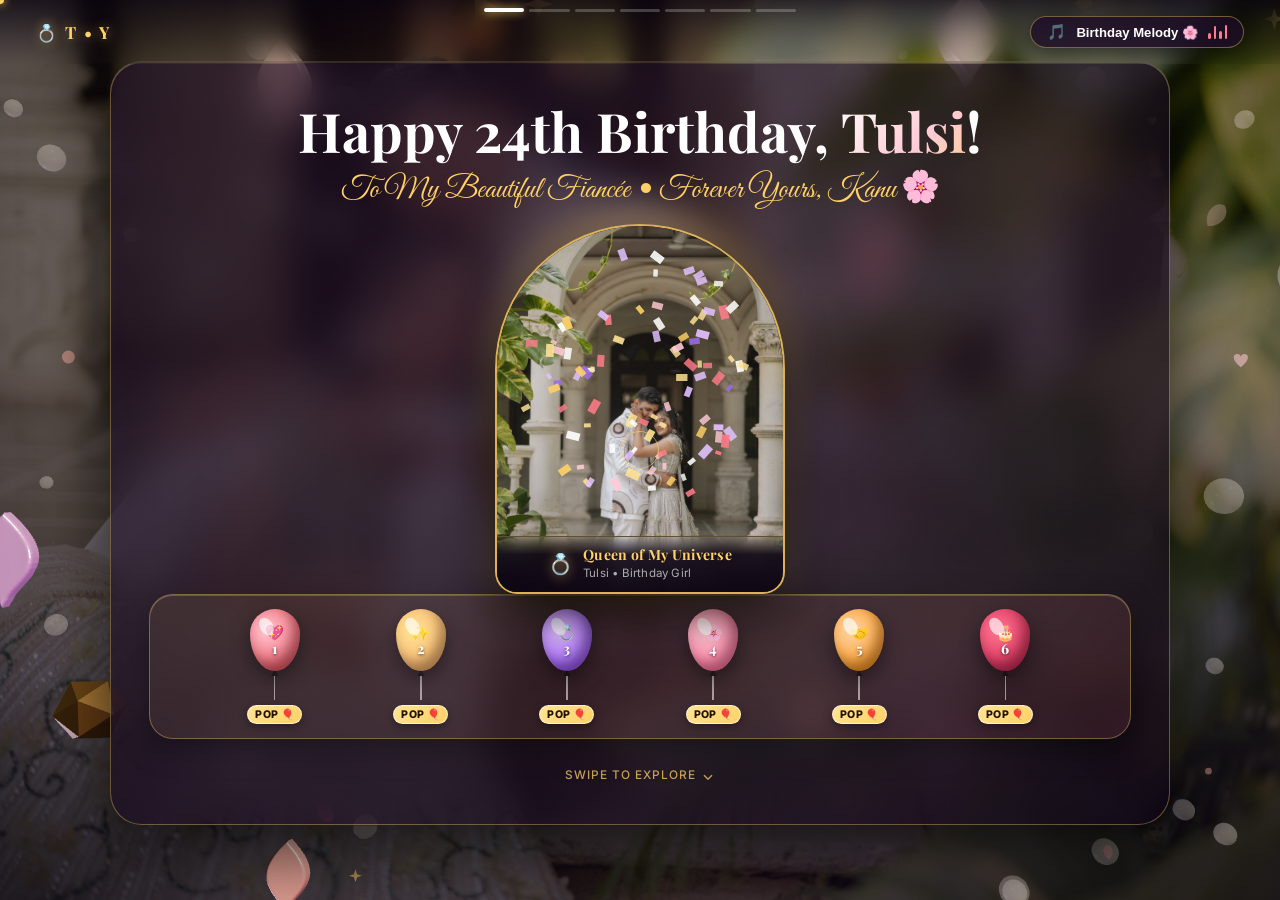
==== commit 4e87d4a1: "Streamline mobile UX: Remove unnecessary panels and buttons, enable universal swipe flow and auto-ad" ====
--- a/index.html
+++ b/index.html
@@ -74,8 +74,6 @@
 
     <div class="top-bar-left">
       <span class="royal-monogram">💍 T &bull; Y</span>
-      <span class="top-bar-divider"></span>
-      <span class="top-bar-title">Happy 24th Birthday, Tulsi</span>
     </div>
 
     <div class="top-bar-right">
@@ -102,15 +100,6 @@
 
       <!-- Slide Main Card Container -->
       <div class="slide-content-card hero-card">
-        
-        <!-- Header Tag & Progress -->
-        <div class="card-header-badge-row">
-          <span class="chapter-tag">Chapter 01 &bull; Royal Entrance</span>
-          <div class="balloon-progress-badge" id="balloonProgressBadge" title="Tap to see collected love notes">
-            <span>🎈</span>
-            <span id="balloonProgressLabel">Kanu's Secret Notes: <strong>0 / 6</strong></span>
-          </div>
-        </div>
 
         <!-- Big Editorial Headline -->
         <div class="hero-header-box">
@@ -122,135 +111,106 @@
           </div>
         </div>
 
-        <!-- Hero Split Grid -->
-        <div class="hero-split-grid">
-          <!-- Left Column: Visual Showcase (Royal Arched Portrait) -->
-          <div class="hero-visual-column">
-            <div class="royal-arch-showcase">
-              <div class="royal-arch-aura"></div>
-              <div class="royal-arch-frame" id="heroArchFrame" title="Tap to switch portrait">
-                <img src="images/Engagment (2).jpeg" alt="Tulsi &amp; Yogi Engagement" class="royal-arch-img" id="heroArchImg" />
-                <div class="royal-arch-sheen"></div>
-                <div class="royal-arch-plaque">
-                  <span class="arch-plaque-icon">💍</span>
-                  <div class="arch-plaque-text">
-                    <span class="arch-plaque-title" id="archPlaqueTitle">Two Souls, One Ring</span>
-                    <span class="arch-plaque-sub" id="archPlaqueSub">Kanu &amp; Tuli &bull; Sacred Vow</span>
-                  </div>
+        <!-- Hero Visual Showcase (Royal Arched Portrait) -->
+        <div class="hero-visual-column">
+          <div class="royal-arch-showcase">
+            <div class="royal-arch-aura"></div>
+            <div class="royal-arch-frame" id="heroArchFrame" title="Tap to switch portrait">
+              <img src="images/Engagment (2).jpeg" alt="Tulsi &amp; Yogi Engagement" class="royal-arch-img" id="heroArchImg" />
+              <div class="royal-arch-sheen"></div>
+              <div class="royal-arch-plaque">
+                <span class="arch-plaque-icon">💍</span>
+                <div class="arch-plaque-text">
+                  <span class="arch-plaque-title" id="archPlaqueTitle">Two Souls, One Ring</span>
+                  <span class="arch-plaque-sub" id="archPlaqueSub">Kanu &amp; Tuli &bull; Sacred Vow</span>
                 </div>
               </div>
-              <div class="hero-portrait-tabs" id="heroPortraitTabs">
-                <button class="hero-ptab active" data-src="images/Engagment (2).jpeg" data-title="Two Souls, One Ring" data-sub="Kanu &amp; Tuli &bull; Sacred Vow">💍 The Ring</button>
-                <button class="hero-ptab" data-src="images/Engagment.jpeg" data-title="The Moment She Said YES" data-sub="Sacred Vow &bull; Engagement">✨ Proposal</button>
-                <button class="hero-ptab" data-src="images/_RRF6428-web.jpg" data-title="Queen of My Universe" data-sub="Tulsi &bull; Birthday Girl">👑 Queen Tuli</button>
-              </div>
-            </div>
-          </div>
-
-          <!-- Right Column: 6 Interactive Pop Balloons & Concise Dedication -->
-          <div class="hero-text-column">
-            <!-- 🎈 KANU'S 6 INTERACTIVE POP BALLOONS -->
-            <div class="hero-balloons-showcase" id="heroBalloonsShowcase">
-              <div class="balloons-banner-title">
-                <span class="sparkle-star">✨</span>
-                <span class="balloons-title-text">🎈 Tap Balloons to Reveal Kanu's Notes! 🎈</span>
-                <span class="sparkle-star">✨</span>
-              </div>
-              
-              <div class="balloons-deck-row" id="balloonsDeckRow">
-                <div class="floating-balloon balloon-c1" data-id="1" data-msg="Bov Badhu love you bacchudi ❤️" title="Tap to pop balloon 1!">
-                  <div class="balloon-body">
-                    <span class="balloon-inner-icon">💖</span>
-                    <span class="balloon-num">1</span>
-                  </div>
-                  <div class="balloon-knot"></div>
-                  <div class="balloon-string"></div>
-                  <span class="balloon-pop-tip">POP 🎈</span>
-                </div>
-
-                <div class="floating-balloon balloon-c2" data-id="2" data-msg="You are so special to me, my sweetest angel ✨" title="Tap to pop balloon 2!">
-                  <div class="balloon-body">
-                    <span class="balloon-inner-icon">✨</span>
-                    <span class="balloon-num">2</span>
-                  </div>
-                  <div class="balloon-knot"></div>
-                  <div class="balloon-string"></div>
-                  <span class="balloon-pop-tip">POP 🎈</span>
-                </div>
-
-                <div class="floating-balloon balloon-c3" data-id="3" data-msg="My future wife, my greatest dream come true 💍" title="Tap to pop balloon 3!">
-                  <div class="balloon-body">
-                    <span class="balloon-inner-icon">💍</span>
-                    <span class="balloon-num">3</span>
-                  </div>
-                  <div class="balloon-knot"></div>
-                  <div class="balloon-string"></div>
-                  <span class="balloon-pop-tip">POP 🎈</span>
-                </div>
-
-                <div class="floating-balloon balloon-c4" data-id="4" data-msg="Your smile is the most beautiful thing in the universe 🌸" title="Tap to pop balloon 4!">
-                  <div class="balloon-body">
-                    <span class="balloon-inner-icon">🌸</span>
-                    <span class="balloon-num">4</span>
-                  </div>
-                  <div class="balloon-knot"></div>
-                  <div class="balloon-string"></div>
-                  <span class="balloon-pop-tip">POP 🎈</span>
-                </div>
-
-                <div class="floating-balloon balloon-c5" data-id="5" data-msg="Always by your side, holding your hand forever 🤝" title="Tap to pop balloon 5!">
-                  <div class="balloon-body">
-                    <span class="balloon-inner-icon">🤝</span>
-                    <span class="balloon-num">5</span>
-                  </div>
-                  <div class="balloon-knot"></div>
-                  <div class="balloon-string"></div>
-                  <span class="balloon-pop-tip">POP 🎈</span>
-                </div>
-
-                <div class="floating-balloon balloon-c6" data-id="6" data-msg="Happy 24th Birthday my princess Tuli, forever yours Kanu 👑💖" title="Tap to pop balloon 6!">
-                  <div class="balloon-body">
-                    <span class="balloon-inner-icon">🎂</span>
-                    <span class="balloon-num">6</span>
-                  </div>
-                  <div class="balloon-knot"></div>
-                  <div class="balloon-string"></div>
-                  <span class="balloon-pop-tip">POP 🎈</span>
-                </div>
-              </div>
-            </div>
-
-            <div class="hero-royal-pill">
-              <span>👑 Celebrating 24 Radiant Years with Kanu ✨</span>
-            </div>
-
-            <!-- Single Clean Action Button -->
-            <div class="hero-button-row">
-              <button class="btn-primary-glow" id="startStoryBtn" data-goto="1">
-                <span>Begin Our Journey</span>
-                <span>🎬 &rarr;</span>
-              </button>
-            </div>
-          </div>
+            </div>
+          </div>
+        </div>
+
+        <!-- 🎈 KANU'S 6 INTERACTIVE POP BALLOONS -->
+        <div class="hero-balloons-showcase" id="heroBalloonsShowcase">
+          <div class="balloons-deck-row" id="balloonsDeckRow">
+            <div class="floating-balloon balloon-c1" data-id="1" data-msg="Bov Badhu love you bacchudi ❤️" title="Tap to pop balloon 1!">
+              <div class="balloon-body">
+                <span class="balloon-inner-icon">💖</span>
+                <span class="balloon-num">1</span>
+              </div>
+              <div class="balloon-knot"></div>
+              <div class="balloon-string"></div>
+              <span class="balloon-pop-tip">POP 🎈</span>
+            </div>
+
+            <div class="floating-balloon balloon-c2" data-id="2" data-msg="You are so special to me, my sweetest angel ✨" title="Tap to pop balloon 2!">
+              <div class="balloon-body">
+                <span class="balloon-inner-icon">✨</span>
+                <span class="balloon-num">2</span>
+              </div>
+              <div class="balloon-knot"></div>
+              <div class="balloon-string"></div>
+              <span class="balloon-pop-tip">POP 🎈</span>
+            </div>
+
+            <div class="floating-balloon balloon-c3" data-id="3" data-msg="My future wife, my greatest dream come true 💍" title="Tap to pop balloon 3!">
+              <div class="balloon-body">
+                <span class="balloon-inner-icon">💍</span>
+                <span class="balloon-num">3</span>
+              </div>
+              <div class="balloon-knot"></div>
+              <div class="balloon-string"></div>
+              <span class="balloon-pop-tip">POP 🎈</span>
+            </div>
+
+            <div class="floating-balloon balloon-c4" data-id="4" data-msg="Your smile is the most beautiful thing in the universe 🌸" title="Tap to pop balloon 4!">
+              <div class="balloon-body">
+                <span class="balloon-inner-icon">🌸</span>
+                <span class="balloon-num">4</span>
+              </div>
+              <div class="balloon-knot"></div>
+              <div class="balloon-string"></div>
+              <span class="balloon-pop-tip">POP 🎈</span>
+            </div>
+
+            <div class="floating-balloon balloon-c5" data-id="5" data-msg="Always by your side, holding your hand forever 🤝" title="Tap to pop balloon 5!">
+              <div class="balloon-body">
+                <span class="balloon-inner-icon">🤝</span>
+                <span class="balloon-num">5</span>
+              </div>
+              <div class="balloon-knot"></div>
+              <div class="balloon-string"></div>
+              <span class="balloon-pop-tip">POP 🎈</span>
+            </div>
+
+            <div class="floating-balloon balloon-c6" data-id="6" data-msg="Happy 24th Birthday my princess Tuli, forever yours Kanu 👑💖" title="Tap to pop balloon 6!">
+              <div class="balloon-body">
+                <span class="balloon-inner-icon">🎂</span>
+                <span class="balloon-num">6</span>
+              </div>
+              <div class="balloon-knot"></div>
+              <div class="balloon-string"></div>
+              <span class="balloon-pop-tip">POP 🎈</span>
+            </div>
+          </div>
+        </div>
+
+        <!-- Minimal pulsing swipe hint -->
+        <div class="swipe-hint-indicator">
+          <span>Swipe to explore</span>
+          <span class="swipe-hint-arrow">⌄</span>
         </div>
 
       </div>
     </section>
 
     <!-- ===============================================================
-         SLIDE 2: 🎬 CINEMATIC LOVE REEL ("MUST WATCH")
+         SLIDE 2: 🎬 CINEMATIC LOVE REEL (AUTO-PLAYING WIDESCREEN)
          =============================================================== -->
     <section class="deck-slide" id="slide2" data-slide="1">
       <div class="slide-content-card cinema-card">
         
-        <div class="card-header-badge-row">
-          <span class="chapter-tag">Chapter 02 &bull; Must Watch</span>
-          <span class="card-sub-tag">❤️ Special Film for Tuli</span>
-        </div>
-
         <div class="cinema-header-box">
           <h2 class="section-title">Our Moments 🎬</h2>
-          <div class="section-subtitle">A journey of two souls becoming one home</div>
         </div>
 
         <!-- Widescreen Cinema Reel Display -->
@@ -266,24 +226,16 @@
               <h3 class="cinema-headline" id="cinemaHeading">The Moment She Said YES!</h3>
               <p class="cinema-caption" id="cinemaDesc">The moment she said YES to forever.</p>
             </div>
-            <!-- Click zones for skip -->
+            <!-- Click zones for tap navigation / pause -->
             <div class="cinema-click-zone left" id="cinemaPrevZone" title="Previous photo"></div>
+            <div class="cinema-click-zone center" id="cinemaCenterZone" title="Pause / Play"></div>
             <div class="cinema-click-zone right" id="cinemaNextZone" title="Next photo"></div>
           </div>
-
-          <!-- Reel Bottom Controls -->
-          <div class="cinema-controls">
-            <button class="cinema-btn" id="cinemaPrevBtn" aria-label="Previous">&larr; Previous</button>
-            <button class="cinema-btn play-btn" id="cinemaPlayBtn">▶ Play</button>
-            <button class="cinema-btn" id="cinemaNextBtn" aria-label="Next">Next &rarr;</button>
-          </div>
-        </div>
-
-        <div style="margin-top: 18px; text-align: center;">
-          <button class="btn-primary-glow" data-goto="2">
-            <span>Continue to The Sacred Vow</span>
-            <span>💍 &rarr;</span>
-          </button>
+        </div>
+
+        <div class="swipe-hint-indicator">
+          <span>Swipe for Sacred Vow</span>
+          <span class="swipe-hint-arrow">⌄</span>
         </div>
 
       </div>
@@ -295,105 +247,67 @@
     <section class="deck-slide" id="slide3" data-slide="2">
       <div class="slide-content-card vow-card">
         
-        <div class="card-header-badge-row">
-          <span class="chapter-tag">Chapter 03 &bull; The Sacred Vow</span>
-          <span class="card-sub-tag">💍 Eternal Promise</span>
-        </div>
-
-        <div class="vow-split-grid">
-          <!-- Left Column: Story Prose -->
-          <div class="vow-story-col">
-            <h2 class="section-title">A Sacred Vow 💍</h2>
-            <div class="section-subtitle">Written for my future wife</div>
-            
-            <p class="vow-prose">
-              The day I slid that ring onto your finger was my solemn promise to love, protect, and cherish you through all of eternity.
-            </p>
-
-            <div class="vow-quote-pill">
-              &ldquo;Two souls, one heart. Soon my wife.&rdquo;
-            </div>
-
-            <div style="margin-top: 22px;">
-              <button class="btn-primary-glow" data-goto="3">
-                <span>Explore 39 Curated Memories</span>
-                <span>📸 &rarr;</span>
-              </button>
-            </div>
-          </div>
-
-          <!-- Right Column: Highlight Card -->
-          <div class="vow-visual-col">
-            <div class="vow-photo-frame">
-              <img src="images/Engagment (2).jpeg" alt="Engagement ring vow" class="vow-img" />
-              <div class="vow-stamp-seal">💍</div>
-              <div class="vow-badge-text">Forever Sealed &bull; Yogi &amp; Tulsi</div>
-            </div>
-          </div>
+        <div class="vow-content-box">
+          <h2 class="section-title">A Sacred Vow 💍</h2>
+          
+          <div class="vow-photo-frame">
+            <img src="images/Engagment (2).jpeg" alt="Engagement ring vow" class="vow-img" />
+            <div class="vow-stamp-seal">💍</div>
+            <div class="vow-badge-text">Forever Sealed &bull; Yogi &amp; Tulsi</div>
+          </div>
+
+          <p class="vow-prose">
+            The day I slid that ring onto your finger was my solemn promise to love, protect, and cherish you through all of eternity.
+          </p>
+
+          <div class="vow-quote-pill">
+            &ldquo;Two souls, one heart. Soon my wife.&rdquo;
+          </div>
+        </div>
+
+        <div class="swipe-hint-indicator">
+          <span>Swipe for 39 Memories</span>
+          <span class="swipe-hint-arrow">⌄</span>
         </div>
 
       </div>
     </section>
 
     <!-- ===============================================================
-         SLIDE 4: 📸 OUR CURATED POLAROID ALBUM (EXACT VERIFIED PHOTOS)
+         SLIDE 4: 📸 OUR CURATED POLAROID ALBUM (ALL 39 PHOTOS)
          =============================================================== -->
     <section class="deck-slide" id="slide4" data-slide="3">
       <div class="slide-content-card gallery-card">
         
-        <div class="card-header-badge-row">
-          <span class="chapter-tag">Chapter 04 &bull; Treasured Memories</span>
-          <span class="card-sub-tag">📸 39 Beautiful Moments</span>
-        </div>
-
         <div class="gallery-header-box">
-          <h2 class="section-title">A Lifetime of Smiles With You 💕</h2>
-          <div class="section-subtitle">Every candid giggle, sunset walk, and cozy date captured forever</div>
-        </div>
-
-        <!-- Filter Pills -->
-        <div class="gallery-filter-tabs">
-          <button class="gallery-tab active" data-filter="all">All Memories (39)</button>
-          <button class="gallery-tab" data-filter="engagement">Engagement 💍 (2)</button>
-          <button class="gallery-tab" data-filter="dates">Dates ☕ (7)</button>
-          <button class="gallery-tab" data-filter="photoshoot">Portraits 👑 (8)</button>
-          <button class="gallery-tab" data-filter="candids">Candids 🌸 (22)</button>
-        </div>
-
-        <!-- Masonry Grid with Custom Sleek Scrollbar -->
+          <h2 class="section-title">Treasured Memories 💕</h2>
+        </div>
+
+        <!-- Masonry Grid with Full Screen Utilization -->
         <div class="polaroid-deck-grid" id="polaroidDeckGrid">
           <!-- Dynamically populated by JS from verified photo dataset -->
         </div>
 
-        <div style="margin-top: 18px; text-align: center;">
-          <button class="btn-primary-glow" data-goto="4">
-            <span>24 Reasons Why I Love You</span>
-            <span>💖 &rarr;</span>
-          </button>
+        <div class="gallery-bottom-hint" id="galleryBottomHint">
+          <span>Swipe up for 24 Reasons 💖</span>
         </div>
 
       </div>
     </section>
 
     <!-- ===============================================================
-         SLIDE 5: 💖 24 REASONS WHY I LOVE YOU (INTERACTIVE DECK)
+         SLIDE 5: 💖 24 REASONS WHY I LOVE YOU
          =============================================================== -->
     <section class="deck-slide" id="slide5" data-slide="4">
       <div class="slide-content-card reasons-card">
         
-        <div class="card-header-badge-row">
-          <span class="chapter-tag">Chapter 05 &bull; 24 Reasons</span>
-          <span class="card-sub-tag">💖 One For Every Year</span>
-        </div>
-
         <div class="reasons-header-box">
-          <h2 class="section-title">24 Reasons Why I Adore You, Tulsi 🌸</h2>
-          <div class="section-subtitle">Swipe or tap to explore each sweet reason</div>
-        </div>
-
-        <!-- Interactive 3D Card Stack -->
+          <h2 class="section-title">24 Reasons Why I Adore You 🌸</h2>
+        </div>
+
+        <!-- Interactive 3D Card Stack (Direct Swipe or Tap) -->
         <div class="reason-card-container">
-          <div class="reason-flip-card" id="reasonFlipCard">
+          <div class="reason-flip-card" id="reasonFlipCard" title="Tap to see next reason">
             <div class="reason-card-inner">
               <div class="reason-counter-pill" id="reasonCounterPill">Reason 01 / 24</div>
               <div class="reason-icon-display" id="reasonIconDisplay">🌸</div>
@@ -406,18 +320,12 @@
           </div>
         </div>
 
-        <!-- Card Deck Controls -->
-        <div class="reason-nav-row">
-          <button class="cinema-btn" id="prevReasonBtn">&larr; Previous Reason</button>
-          <div class="reason-dots-track" id="reasonDotsTrack"></div>
-          <button class="cinema-btn" id="nextReasonBtn">Next Reason &rarr;</button>
-        </div>
-
-        <div style="margin-top: 18px; text-align: center;">
-          <button class="btn-primary-glow" data-goto="5">
-            <span>Make a Birthday Wish</span>
-            <span>🎂 &rarr;</span>
-          </button>
+        <!-- Sleek dots track below -->
+        <div class="reason-dots-track" id="reasonDotsTrack"></div>
+
+        <div class="swipe-hint-indicator">
+          <span>Swipe for Birthday Cake</span>
+          <span class="swipe-hint-arrow">⌄</span>
         </div>
 
       </div>
@@ -429,14 +337,9 @@
     <section class="deck-slide" id="slide6" data-slide="5">
       <div class="slide-content-card cake-card">
         
-        <div class="card-header-badge-row">
-          <span class="chapter-tag">Chapter 06 &bull; Birthday Tradition</span>
-          <span class="card-sub-tag">🎂 Make A Wish</span>
-        </div>
-
         <div class="cake-header-box">
-          <h2 class="section-title">Make a Birthday Wish, Tuli! 🎂✨</h2>
-          <div class="section-subtitle">Close your eyes, make the sweetest wish in your heart, and tap the candles to blow them out!</div>
+          <h2 class="section-title">Make a Wish, Tuli! 🎂✨</h2>
+          <div class="cake-hint-text">Tap candles to blow them out</div>
         </div>
 
         <!-- Interactive Royal Illustrated 3D Birthday Cake -->
@@ -547,17 +450,11 @@
           <p class="wish-congrats-text">
             May every dream, prayer, and secret wish you made today blossom into reality. Kanu will be standing right by your side celebrating every step of your journey! 🌟💖
           </p>
-          <div style="margin-top: 14px; text-align: center;">
-            <button class="btn-royal-rose" id="relightCandlesBtn" title="Relight the candles to make another wish!">
-              <span>✨ Relight Candles &amp; Make Another Wish 🎂</span>
-            </button>
-          </div>
-        </div>
-
-        <div style="margin-top: 24px; text-align: center;">
-          <button class="btn-primary-glow" data-goto="6">
-            <span>Read Kanu's Personal Letter &rarr;</span>
-          </button>
+        </div>
+
+        <div class="swipe-hint-indicator">
+          <span>Swipe for Kanu's Letter</span>
+          <span class="swipe-hint-arrow">⌄</span>
         </div>
 
       </div>
@@ -569,12 +466,6 @@
     <section class="deck-slide" id="slide7" data-slide="6">
       <div class="slide-content-card letter-card">
         
-        <div class="card-header-badge-row">
-          <span class="chapter-tag">Chapter 07 &bull; Forever Love</span>
-          <span class="card-sub-tag">💍 Sealed for Tulsi</span>
-        </div>
-
-        <!-- Royal Interactive 3D Envelope Wrapper -->
         <div class="royal-envelope-stage" id="royalEnvelopeStage">
           
           <!-- Closed Envelope with Wax Seal -->
@@ -587,7 +478,7 @@
             </div>
             <h3 class="envelope-hint-title">A Sealed Royal Letter From Kanu</h3>
             <div class="envelope-hint-sub">For My Sweetest Tulsi (Tuli) 🌸</div>
-            <p class="envelope-hint-cta">✨ Tap the Wax Seal to Open &amp; Unfold ✨</p>
+            <p class="envelope-hint-cta">✨ Tap the Wax Seal to Open ✨</p>
           </div>
 
           <!-- Unfolded Letter Parchment -->
@@ -620,12 +511,6 @@
                 </button>
                 <div class="kisses-tally" id="kissesTally">Tap to send sweet kisses to Kanu!</div>
               </div>
-
-              <div style="margin-top: 18px; text-align: center;">
-                <button class="btn-reseal-ghost" id="resealEnvelopeBtn">
-                  <span>💌 Close &amp; Re-seal in Envelope</span>
-                </button>
-              </div>
             </div>
 
             <!-- Sleek Footer Tribute -->
@@ -642,132 +527,6 @@
 
   </main>
 
-  <!-- ===================================================================
-       FLOATING NAVIGATION DOCK (CENTERED, NON-OVERLAPPING)
-       =================================================================== -->
-  <nav class="luxury-nav-dock" id="luxuryNavDock" aria-label="Slide navigation">
-    <button class="nav-dock-arrow" id="navPrevBtn" aria-label="Previous chapter">&#10094;</button>
-    <div class="nav-dock-center">
-      <span class="nav-dock-chapter-pill" id="navChapterPill">Chapter 01 &bull; Royal Entrance</span>
-      <div class="nav-dock-dots" id="navDockDots">
-        <span class="dock-dot active" data-index="0" title="Chapter 1"></span>
-        <span class="dock-dot" data-index="1" title="Chapter 2"></span>
-        <span class="dock-dot" data-index="2" title="Chapter 3"></span>
-        <span class="dock-dot" data-index="3" title="Chapter 4"></span>
-        <span class="dock-dot" data-index="4" title="Chapter 5"></span>
-        <span class="dock-dot" data-index="5" title="Chapter 6"></span>
-        <span class="dock-dot" data-index="6" title="Chapter 7"></span>
-      </div>
-    </div>
-    <button class="plushie-dock-cuddle-btn" id="plushieCuddleBtn" title="Make Kanu Bear &amp; Tuli Bunny cuddle!">
-      <span>🧸 Hug 🐰</span>
-    </button>
-    <button class="nav-dock-arrow" id="navNextBtn" aria-label="Next chapter">&#10095;</button>
-  </nav>
-
-  <!-- ===================================================================
-       ADORABLE ANIMATED PLUSHIES: KANU BEAR 🧸 & TULI BUNNY 🐰
-       (Cleanly placed in bottom-left and bottom-right corners - zero dock overlap)
-       =================================================================== -->
-  <aside class="plushies-dock" id="plushiesDock" aria-label="Teddy plushie companions">
-    
-    <!-- Kanu Bear (Left Corner) -->
-    <div class="plushie-corner left-corner" id="plushieKanu" title="Tap Kanu Bear for love hugs! 🧸">
-      <div class="plushie-speech-box" id="kanuSpeech">Bov Badhu love you bacchudi! 🧸❤️</div>
-      <div class="plushie-svg-container">
-        <svg viewBox="0 0 100 100" class="plushie-svg">
-          <defs>
-            <radialGradient id="bearSkin" cx="40%" cy="35%" r="60%">
-              <stop offset="0%" stop-color="#E5AF78"/>
-              <stop offset="70%" stop-color="#C58548"/>
-              <stop offset="100%" stop-color="#995D28"/>
-            </radialGradient>
-            <radialGradient id="bearMuzzle" cx="50%" cy="40%" r="50%">
-              <stop offset="0%" stop-color="#FFF3E0"/>
-              <stop offset="100%" stop-color="#F5D6B4"/>
-            </radialGradient>
-            <radialGradient id="bearHeart" cx="35%" cy="35%" r="65%">
-              <stop offset="0%" stop-color="#FF7B89"/>
-              <stop offset="100%" stop-color="#D92E4E"/>
-            </radialGradient>
-          </defs>
-          <circle cx="28" cy="24" r="14" fill="url(#bearSkin)"/>
-          <circle cx="28" cy="24" r="8" fill="#FFCAD4"/>
-          <circle cx="72" cy="24" r="14" fill="url(#bearSkin)"/>
-          <circle cx="72" cy="24" r="8" fill="#FFCAD4"/>
-          <ellipse cx="50" cy="74" rx="28" ry="24" fill="url(#bearSkin)"/>
-          <ellipse cx="50" cy="74" rx="18" ry="16" fill="#FCE8D5"/>
-          <circle cx="50" cy="45" r="28" fill="url(#bearSkin)"/>
-          <ellipse cx="32" cy="52" rx="5" ry="3" fill="#FF7B89" opacity="0.6"/>
-          <ellipse cx="68" cy="52" rx="5" ry="3" fill="#FF7B89" opacity="0.6"/>
-          <ellipse cx="50" cy="54" rx="14" ry="10" fill="url(#bearMuzzle)"/>
-          <polygon points="50,48 45,53 55,53" fill="#4A2E18"/>
-          <path d="M47,54 Q50,58 53,54" stroke="#4A2E18" stroke-width="2" fill="none" stroke-linecap="round"/>
-          <circle cx="38" cy="42" r="4" fill="#2B180A"/>
-          <circle cx="36.5" cy="40.5" r="1.5" fill="#FFF"/>
-          <circle cx="62" cy="42" r="4" fill="#2B180A"/>
-          <circle cx="60.5" cy="40.5" r="1.5" fill="#FFF"/>
-          <!-- Bowtie -->
-          <polygon points="43,65 50,67 43,69" fill="#E63946"/>
-          <polygon points="57,65 50,67 57,69" fill="#E63946"/>
-          <circle cx="50" cy="67" r="3" fill="#B81D2E"/>
-          <!-- Paws Holding Heart -->
-          <circle cx="34" cy="75" r="7" fill="url(#bearSkin)"/>
-          <circle cx="66" cy="75" r="7" fill="url(#bearSkin)"/>
-          <path d="M50,70 C47,66 42,66 42,70 C42,74 50,78 50,78 C50,78 58,74 58,70 C58,66 53,66 50,70 Z" fill="url(#bearHeart)"/>
-        </svg>
-      </div>
-      <div class="plushie-tag">🧸 Kanu Bear</div>
-    </div>
-
-    <!-- Tuli Bunny (Right Corner) -->
-    <div class="plushie-corner right-corner" id="plushieTuli" title="Tap Tuli Bunny for flower giggles! 🐰">
-      <div class="plushie-speech-box" id="tuliSpeech">My sweetest Kanu! 🐰🌸</div>
-      <div class="plushie-svg-container">
-        <svg viewBox="0 0 100 100" class="plushie-svg">
-          <defs>
-            <radialGradient id="bunnySkin" cx="40%" cy="35%" r="60%">
-              <stop offset="0%" stop-color="#FFF6F8"/>
-              <stop offset="80%" stop-color="#FFE4EB"/>
-              <stop offset="100%" stop-color="#F7C5D2"/>
-            </radialGradient>
-            <radialGradient id="bunnyEar" cx="50%" cy="30%" r="60%">
-              <stop offset="0%" stop-color="#FFCAD4"/>
-              <stop offset="100%" stop-color="#F28B9F"/>
-            </radialGradient>
-          </defs>
-          <ellipse cx="36" cy="18" rx="8" ry="20" fill="url(#bunnySkin)" transform="rotate(-10 36 18)"/>
-          <ellipse cx="36" cy="18" rx="4.5" ry="14" fill="url(#bunnyEar)" transform="rotate(-10 36 18)"/>
-          <ellipse cx="64" cy="18" rx="8" ry="20" fill="url(#bunnySkin)" transform="rotate(10 64 18)"/>
-          <ellipse cx="64" cy="18" rx="4.5" ry="14" fill="url(#bunnyEar)" transform="rotate(10 64 18)"/>
-          <!-- Daisy Flower Crown -->
-          <circle cx="50" cy="27" r="4" fill="#FFD166"/>
-          <circle cx="45" cy="26" r="3" fill="#FFF"/>
-          <circle cx="55" cy="26" r="3" fill="#FFF"/>
-          <circle cx="48" cy="23" r="3" fill="#FFF"/>
-          <circle cx="52" cy="23" r="3" fill="#FFF"/>
-          <ellipse cx="50" cy="75" rx="26" ry="22" fill="url(#bunnySkin)"/>
-          <ellipse cx="50" cy="76" rx="16" ry="14" fill="#FFFFFF"/>
-          <circle cx="50" cy="46" r="26" fill="url(#bunnySkin)"/>
-          <ellipse cx="33" cy="53" rx="6" ry="3.5" fill="#FF7B89" opacity="0.65"/>
-          <ellipse cx="67" cy="53" rx="6" ry="3.5" fill="#FF7B89" opacity="0.65"/>
-          <polygon points="50,50 47,53 53,53" fill="#FF7B89"/>
-          <path d="M47,54 Q50,57 53,54" stroke="#D92E4E" stroke-width="1.8" fill="none" stroke-linecap="round"/>
-          <circle cx="39" cy="44" r="3.8" fill="#3D1C28"/>
-          <circle cx="38" cy="42.5" r="1.4" fill="#FFF"/>
-          <circle cx="61" cy="44" r="3.8" fill="#3D1C28"/>
-          <circle cx="60" cy="42.5" r="1.4" fill="#FFF"/>
-          <!-- Paws Holding Flower -->
-          <circle cx="36" cy="73" r="6" fill="url(#bunnySkin)"/>
-          <circle cx="64" cy="73" r="6" fill="url(#bunnySkin)"/>
-          <circle cx="50" cy="71" r="5" fill="#FF7B89"/>
-          <circle cx="50" cy="71" r="2.5" fill="#FFE494"/>
-        </svg>
-      </div>
-      <div class="plushie-tag">🐰 Tuli Bunny</div>
-    </div>
-
-  </aside>
 
   <!-- ===================================================================
        TOAST BANNER: 24 ROSES GIFT NOTIFICATION
--- a/style.css
+++ b/style.css
@@ -2488,10 +2488,61 @@
   .lightbox-arrow.next { right: 8px; }
 }
 
+/* Minimal Swipe Hint Indicator (Mobile & Desktop) */
+.swipe-hint-indicator {
+  display: flex;
+  align-items: center;
+  justify-content: center;
+  gap: 6px;
+  font-family: 'Inter', -apple-system, sans-serif;
+  font-size: 0.74rem;
+  font-weight: 500;
+  letter-spacing: 1px;
+  text-transform: uppercase;
+  color: rgba(255, 209, 102, 0.75);
+  margin-top: 10px;
+  margin-bottom: 4px;
+  animation: pulseSwipe 2.4s ease-in-out infinite;
+  pointer-events: none;
+}
+.swipe-hint-arrow {
+  font-size: 0.95rem;
+  line-height: 1;
+  animation: bounceArrow 1.6s ease-in-out infinite;
+}
+@keyframes pulseSwipe {
+  0%, 100% { opacity: 0.55; transform: translateY(0); }
+  50% { opacity: 0.95; transform: translateY(-3px); }
+}
+@keyframes bounceArrow {
+  0%, 100% { transform: translateY(0); }
+  50% { transform: translateY(4px); }
+}
+
+.gallery-bottom-hint {
+  text-align: center;
+  padding: 16px 0 8px 0;
+  font-family: 'Inter', sans-serif;
+  font-size: 0.8rem;
+  color: var(--color-gold-bright);
+  letter-spacing: 0.5px;
+  animation: pulseSwipe 2.4s ease-in-out infinite;
+}
+
+.cake-hint-text {
+  font-family: 'Cormorant Garamond', serif;
+  font-size: 1.15rem;
+  font-style: italic;
+  color: var(--color-gold-bright);
+  text-align: center;
+  margin-bottom: 8px;
+}
+
 /* =============================================================
    MOBILE VIEW EFFICIENCY & FLUID EXPERIENCE (< 768px)
    Engineered for iPhone 14/15/16/17 Pro (390px - 402px)
    Full-Screen Seamless Slides & Perfect Facial Alignment
+   Minimal Buttons, Single Flow, Maximum Size for Important Elements
    ============================================================= */
 @media (max-width: 768px) {
   /* Fast tap response & no tap highlight grey box */
@@ -2518,12 +2569,14 @@
 
   /* Safe Area & Clean Top Navigation Bar */
   .luxury-top-bar {
-    height: 48px !important;
-    padding: 0 12px !important;
+    height: 44px !important;
+    padding: 0 10px !important;
     padding-top: max(4px, env(safe-area-inset-top)) !important;
+    background: transparent !important;
+    backdrop-filter: none !important;
   }
   .royal-monogram {
-    font-size: 0.9rem !important;
+    font-size: 0.85rem !important;
     letter-spacing: 1px !important;
   }
   .top-bar-divider,
@@ -2531,9 +2584,9 @@
     display: none !important;
   }
   .music-pill-btn {
-    padding: 4px 10px !important;
-    gap: 6px !important;
-    font-size: 0.72rem !important;
+    padding: 3px 8px !important;
+    gap: 5px !important;
+    font-size: 0.7rem !important;
   }
   .music-pill-text {
     display: none !important;
@@ -2541,12 +2594,12 @@
 
   /* Top Story Progress Bar on Mobile */
   .story-progress-bar {
-    width: calc(100% - 130px) !important;
+    width: calc(100% - 110px) !important;
     max-width: 240px !important;
     top: 5px !important;
   }
 
-  /* Full-Screen Edge-to-Edge Slides (One Slide After Another Like Grand Intro) */
+  /* Full-Screen Edge-to-Edge Slides (One Slide After Another) */
   .deck-viewport {
     width: 100vw !important;
     height: 100vh !important;
@@ -2564,7 +2617,7 @@
     justify-content: center !important;
   }
 
-  /* Full-Bleed Content Container (No dark box, seamless background) */
+  /* Full-Bleed Content Container (No dark box, seamless background, pure immersion) */
   .slide-content-card {
     width: 100vw !important;
     max-width: 100vw !important;
@@ -2577,9 +2630,10 @@
     background: transparent !important;
     backdrop-filter: none !important;
     -webkit-backdrop-filter: none !important;
-    padding: calc(48px + env(safe-area-inset-top, 0px)) 14px calc(18px + env(safe-area-inset-bottom, 0px)) 14px !important;
+    padding: calc(44px + env(safe-area-inset-top, 0px)) 12px calc(14px + env(safe-area-inset-bottom, 0px)) 12px !important;
     display: flex !important;
     flex-direction: column !important;
+    align-items: center !important;
     justify-content: space-between !important;
     overflow-y: auto !important;
     overflow-x: hidden !important;
@@ -2590,102 +2644,76 @@
     display: none !important;
   }
 
-  /* Header Badge Row */
-  .card-header-badge-row {
-    margin-bottom: 8px !important;
-    justify-content: center !important;
-    gap: 6px !important;
-  }
-  .chapter-tag {
-    font-size: 0.68rem !important;
-    padding: 3px 8px !important;
-  }
-  .balloon-progress-badge {
-    font-size: 0.68rem !important;
-    padding: 3px 8px !important;
-  }
-
-  /* Slide Titles & Subtitles */
+  /* Slide Titles */
   .section-title {
-    font-size: 1.35rem !important;
-    line-height: 1.25 !important;
+    font-size: 1.55rem !important;
+    line-height: 1.2 !important;
     text-align: center !important;
     margin-bottom: 4px !important;
+    font-family: 'Playfair Display', serif !important;
   }
   .section-subtitle {
-    font-size: 0.92rem !important;
-    text-align: center !important;
-    margin-bottom: 10px !important;
-  }
-
-  /* Slide 1 Hero Specifics - Faces Centered & Visible in Arched Frame */
+    display: none !important;
+  }
+
+  /* Slide 1 Hero Specifics - Much Bigger Portrait, Faces Locked at Top */
   .hero-header-box {
-    margin-bottom: 8px !important;
+    margin-bottom: 4px !important;
   }
   .hero-title {
-    font-size: 1.62rem !important;
+    font-size: 1.72rem !important;
     line-height: 1.15 !important;
-    margin-bottom: 3px !important;
+    margin-bottom: 2px !important;
     text-align: center !important;
   }
   .hero-cursive-subtitle {
     font-size: 1.05rem !important;
-    margin-bottom: 6px !important;
+    margin-bottom: 4px !important;
     text-align: center !important;
   }
-  .hero-split-grid {
+  .hero-visual-column {
+    width: 100% !important;
     display: flex !important;
-    flex-direction: column !important;
-    align-items: center !important;
-    gap: 8px !important;
+    justify-content: center !important;
   }
   .royal-arch-showcase {
     max-width: 100% !important;
     margin: 0 auto !important;
   }
   .royal-arch-frame {
-    width: clamp(210px, 56vw, 240px) !important;
-    height: clamp(260px, 35vh, 290px) !important;
-    border-radius: 120px 120px 18px 18px !important;
-    border: 2px solid rgba(255, 209, 102, 0.85) !important;
-    box-shadow: 0 16px 40px rgba(0, 0, 0, 0.8), 0 0 25px rgba(255, 209, 102, 0.3) !important;
+    width: clamp(280px, 80vw, 360px) !important;
+    height: clamp(330px, 45vh, 430px) !important;
+    border-radius: 140px 140px 24px 24px !important;
+    border: 2.5px solid rgba(255, 209, 102, 0.95) !important;
+    box-shadow: 0 20px 50px rgba(0, 0, 0, 0.85), 0 0 35px rgba(255, 209, 102, 0.35) !important;
     margin: 0 auto 6px auto !important;
+    cursor: pointer !important;
   }
   .royal-arch-img {
     width: 100% !important;
     height: 100% !important;
     object-fit: cover !important;
-    object-position: center 16% !important; /* Locks faces in the upper arch curve */
+    object-position: center 16% !important; /* Locks faces perfectly in top arch */
   }
   .arch-plaque-title {
-    font-size: 0.78rem !important;
+    font-size: 0.82rem !important;
   }
   .arch-plaque-sub {
-    font-size: 0.65rem !important;
-  }
-  .hero-portrait-tabs {
-    gap: 6px !important;
-    margin-top: 6px !important;
-  }
-  .hero-ptab {
-    font-size: 0.72rem !important;
-    padding: 4px 10px !important;
-  }
-
-  /* 3x2 Grid for 6 Interactive Balloons */
+    font-size: 0.68rem !important;
+  }
+
+  /* 3x2 Grid for 6 Interactive Balloons - Bigger & Clearer */
   .hero-balloons-showcase {
-    margin: 8px 0 10px 0 !important;
-    padding: 8px 6px 10px 6px !important;
-  }
-  .balloons-banner-title {
-    font-size: 0.82rem !important;
-    margin-bottom: 6px !important;
+    margin: 4px 0 6px 0 !important;
+    padding: 4px !important;
+    width: 100% !important;
+    max-width: 380px !important;
   }
   .balloons-deck-row {
     display: grid !important;
     grid-template-columns: repeat(3, 1fr) !important;
-    row-gap: 10px !important;
-    column-gap: 4px !important;
+    row-gap: 12px !important;
+    column-gap: 8px !important;
     justify-items: center !important;
     padding-top: 2px !important;
   }
@@ -2693,38 +2721,39 @@
     animation-name: none !important;
   }
   .balloon-body {
-    width: 40px !important;
-    height: 50px !important;
+    width: 46px !important;
+    height: 58px !important;
   }
   .balloon-num {
-    font-size: 0.76rem !important;
+    font-size: 0.84rem !important;
   }
   .balloon-pop-tip {
-    font-size: 0.58rem !important;
-    padding: 2px 5px !important;
+    font-size: 0.62rem !important;
+    padding: 2px 6px !important;
     margin-top: 2px !important;
     white-space: nowrap !important;
   }
 
-  .hero-royal-pill {
-    padding: 8px 16px !important;
-    font-size: 0.84rem !important;
-    margin: 6px auto 10px auto !important;
-  }
-
-  /* Slide 2 Cinema Reel - Full-Screen Projector with Faces in Focus */
+  /* Slide 2 Cinema Reel - Much Bigger Full-Width Projector */
+  .cinema-card {
+    justify-content: space-between !important;
+  }
+  .cinema-header-box {
+    margin-bottom: 2px !important;
+  }
   .cinema-projector {
-    border-radius: 18px !important;
-    border: 1.5px solid rgba(255, 209, 102, 0.4) !important;
-    box-shadow: 0 16px 45px rgba(0, 0, 0, 0.8) !important;
+    border-radius: 20px !important;
+    border: 1.5px solid rgba(255, 209, 102, 0.5) !important;
+    box-shadow: 0 20px 50px rgba(0, 0, 0, 0.9) !important;
     overflow: hidden !important;
-    margin: 4px auto 8px auto !important;
+    margin: 6px auto !important;
     width: 100% !important;
-    max-width: 440px !important;
+    max-width: 480px !important;
   }
   .cinema-screen {
-    height: clamp(260px, 42vh, 320px) !important;
+    height: clamp(380px, 62vh, 520px) !important;
     position: relative !important;
+    cursor: pointer !important;
   }
   .cinema-img {
     width: 100% !important;
@@ -2733,198 +2762,182 @@
     object-position: center 18% !important; /* Eyes & faces always clear */
   }
   .cinema-overlay {
-    padding: 12px 14px !important;
-    background: linear-gradient(180deg, transparent 0%, rgba(10, 4, 16, 0.88) 100%) !important;
+    padding: 14px 16px !important;
+    background: linear-gradient(180deg, transparent 0%, rgba(10, 4, 16, 0.90) 100%) !important;
   }
   .cinema-tag {
-    font-size: 0.68rem !important;
-    margin-bottom: 2px !important;
+    font-size: 0.72rem !important;
+    margin-bottom: 3px !important;
   }
   .cinema-headline {
-    font-size: 1.05rem !important;
-    margin-bottom: 3px !important;
+    font-size: 1.15rem !important;
+    margin-bottom: 4px !important;
   }
   .cinema-caption {
-    font-size: 0.76rem !important;
-    line-height: 1.35 !important;
-  }
-  .cinema-controls {
-    padding: 6px 10px !important;
-    gap: 8px !important;
-  }
-  .cinema-btn {
-    padding: 6px 12px !important;
-    font-size: 0.76rem !important;
-  }
-
-  /* Slide 3 Sacred Vow - Engagement Ring & Faces Prominently Visible */
-  .vow-split-grid {
+    font-size: 0.82rem !important;
+    line-height: 1.4 !important;
+  }
+
+  /* Slide 3 Sacred Vow - Much Bigger Engagement Photo & Faces */
+  .vow-card {
+    justify-content: space-between !important;
+  }
+  .vow-content-box {
     display: flex !important;
     flex-direction: column !important;
     align-items: center !important;
-    gap: 12px !important;
-  }
-  .vow-visual-col {
-    order: 1 !important;
+    justify-content: center !important;
+    text-align: center !important;
     width: 100% !important;
-  }
-  .vow-story-col {
-    order: 2 !important;
-    width: 100% !important;
-    text-align: center !important;
+    max-width: 440px !important;
+    margin: 0 auto !important;
   }
   .vow-photo-frame {
     width: 100% !important;
-    max-width: 310px !important;
-    height: clamp(220px, 34vh, 260px) !important;
-    margin: 0 auto !important;
-    border-radius: 18px !important;
+    max-width: 380px !important;
+    height: clamp(260px, 38vh, 320px) !important;
+    margin: 8px auto 14px auto !important;
+    border-radius: 20px !important;
     border: 2px solid var(--color-gold-bright) !important;
-    box-shadow: 0 16px 40px rgba(0, 0, 0, 0.8), 0 0 25px rgba(255, 209, 102, 0.3) !important;
+    box-shadow: 0 20px 50px rgba(0, 0, 0, 0.85), 0 0 30px rgba(255, 209, 102, 0.35) !important;
   }
   .vow-img {
     width: 100% !important;
     height: 100% !important;
     object-fit: cover !important;
-    object-position: center 20% !important; /* Ring & faces in center */
+    object-position: center 20% !important;
   }
   .vow-prose {
-    font-size: 0.92rem !important;
-    line-height: 1.55 !important;
+    font-size: 0.98rem !important;
+    line-height: 1.6 !important;
     margin: 8px auto !important;
-    max-width: 340px !important;
+    max-width: 360px !important;
   }
   .vow-quote-pill {
-    font-size: 0.85rem !important;
-    padding: 8px 14px !important;
+    font-size: 0.88rem !important;
+    padding: 8px 16px !important;
     margin: 6px auto !important;
     display: inline-block !important;
   }
 
-  /* Slide 4 Polaroid Scrapbook - 2 Columns with Face-Centered Photos */
+  /* Slide 4 Polaroid Album - Full Screen Height, Big Photos */
+  .gallery-card {
+    padding-top: calc(40px + env(safe-area-inset-top, 0px)) !important;
+    padding-bottom: calc(8px + env(safe-area-inset-bottom, 0px)) !important;
+    justify-content: flex-start !important;
+  }
+  .gallery-header-box {
+    margin-bottom: 6px !important;
+  }
   .polaroid-deck-grid {
     grid-template-columns: repeat(2, 1fr) !important;
-    gap: 10px !important;
-    max-height: clamp(340px, 52vh, 480px) !important;
-    padding: 4px 2px 14px 2px !important;
+    gap: 12px !important;
+    max-height: calc(100vh - 100px) !important;
+    max-height: calc(100dvh - 100px) !important;
+    width: 100% !important;
+    padding: 4px 4px 30px 4px !important;
+    overflow-y: auto !important;
+    -webkit-overflow-scrolling: touch !important;
   }
   .polaroid-card {
-    padding: 6px 6px 8px 6px !important;
-    border-radius: 10px !important;
+    padding: 7px 7px 10px 7px !important;
+    border-radius: 12px !important;
   }
   .polaroid-photo-box {
     aspect-ratio: 3 / 4 !important;
-    border-radius: 6px !important;
+    border-radius: 8px !important;
   }
   .polaroid-photo-box img {
     width: 100% !important;
     height: 100% !important;
     object-fit: cover !important;
-    object-position: center 18% !important; /* Faces always in top 20% */
+    object-position: center 18% !important;
   }
   .polaroid-caption {
-    font-size: 0.72rem !important;
-    margin-top: 4px !important;
-  }
-  .gallery-filter-tabs {
-    overflow-x: auto !important;
-    flex-wrap: nowrap !important;
-    justify-content: flex-start !important;
-    padding-bottom: 6px !important;
-    gap: 5px !important;
-    -webkit-overflow-scrolling: touch !important;
-  }
-  .gallery-tab {
-    white-space: nowrap !important;
-    font-size: 0.7rem !important;
-    padding: 3px 8px !important;
-    flex-shrink: 0 !important;
-  }
-  .lightbox-stage {
-    padding: 10px !important;
-  }
-  .lightbox-frame img {
-    max-width: 94vw !important;
-    max-height: 72vh !important;
-    object-fit: contain !important;
-  }
-
-  /* Slide 5 24 Reasons Card */
+    font-size: 0.76rem !important;
+    margin-top: 5px !important;
+  }
+
+  /* Slide 5 24 Reasons Card - Much Bigger & Directly Swipeable */
+  .reasons-card {
+    justify-content: space-between !important;
+  }
   .reason-card-container {
-    margin: 6px auto !important;
+    margin: 10px auto !important;
     width: 100% !important;
-    max-width: 360px !important;
+    max-width: 400px !important;
   }
   .reason-flip-card {
-    min-height: clamp(220px, 32vh, 270px) !important;
-    border-radius: 20px !important;
+    min-height: clamp(300px, 46vh, 400px) !important;
+    border-radius: 24px !important;
+    cursor: pointer !important;
   }
   .reason-card-inner {
-    padding: 18px 16px !important;
+    padding: 24px 20px !important;
+  }
+  .reason-counter-pill {
+    font-size: 0.78rem !important;
+    padding: 4px 12px !important;
+  }
+  .reason-icon-display {
+    font-size: 2.2rem !important;
+    margin: 8px 0 !important;
   }
   .reason-title-display {
-    font-size: 1.15rem !important;
-    margin: 6px 0 !important;
+    font-size: 1.32rem !important;
+    margin: 8px 0 !important;
   }
   .reason-desc-display {
-    font-size: 0.88rem !important;
-    line-height: 1.5 !important;
-  }
-
-  /* Slide 6 Birthday Cake */
+    font-size: 0.95rem !important;
+    line-height: 1.6 !important;
+  }
+  .reason-dots-track {
+    margin-top: 8px !important;
+  }
+
+  /* Slide 6 Birthday Cake - Much Bigger Stage */
+  .cake-card {
+    justify-content: space-between !important;
+  }
   .cake-interactive-stage {
-    margin: 6px auto 10px auto !important;
-    max-width: 250px !important;
+    margin: 10px auto !important;
+    max-width: 320px !important;
+    width: 90% !important;
   }
   .wish-reveal-box {
     padding: 16px 14px !important;
-    margin-top: 8px !important;
+    margin-top: 6px !important;
   }
   .wish-congrats-title {
-    font-size: 1.05rem !important;
+    font-size: 1.15rem !important;
   }
   .wish-congrats-text {
-    font-size: 0.85rem !important;
+    font-size: 0.9rem !important;
   }
 
   /* Slide 7 Letter Parchment */
+  .letter-card {
+    justify-content: space-between !important;
+  }
   .royal-envelope-stage {
-    max-width: 380px !important;
+    max-width: 440px !important;
+    width: 100% !important;
     margin: 0 auto !important;
   }
   .letter-parchment-sheet {
-    padding: 18px 14px !important;
-    border-radius: 16px !important;
+    padding: 24px 18px !important;
+    border-radius: 20px !important;
   }
   .parchment-salutation {
-    font-size: 1.45rem !important;
+    font-size: 1.48rem !important;
     margin-bottom: 8px !important;
   }
   .parchment-body {
-    font-size: 0.88rem !important;
-    line-height: 1.6 !important;
-  }
-  .envelope-sealed-box {
-    padding: 24px 16px !important;
-  }
-
-  /* Signature Bottom Action Glow Buttons */
-  .btn-primary-glow {
-    display: inline-flex !important;
-    align-items: center !important;
-    justify-content: center !important;
-    width: auto !important;
-    min-width: 230px !important;
-    max-width: 90% !important;
-    margin: 8px auto 2px auto !important;
-    padding: 11px 22px !important;
-    font-size: 0.88rem !important;
-    font-weight: 600 !important;
-    border-radius: 999px !important;
-    box-shadow: 0 6px 22px rgba(255, 209, 102, 0.45), 0 0 18px rgba(255, 123, 137, 0.3) !important;
-  }
-
-  /* Hide Bottom Navigation Dock & Plushies on Mobile for Clean Luxury Screen */
+    font-size: 0.92rem !important;
+    line-height: 1.65 !important;
+  }
+
+  /* Hide Bottom Navigation Dock & Plushies on Mobile */
   .luxury-nav-dock {
     display: none !important;
   }
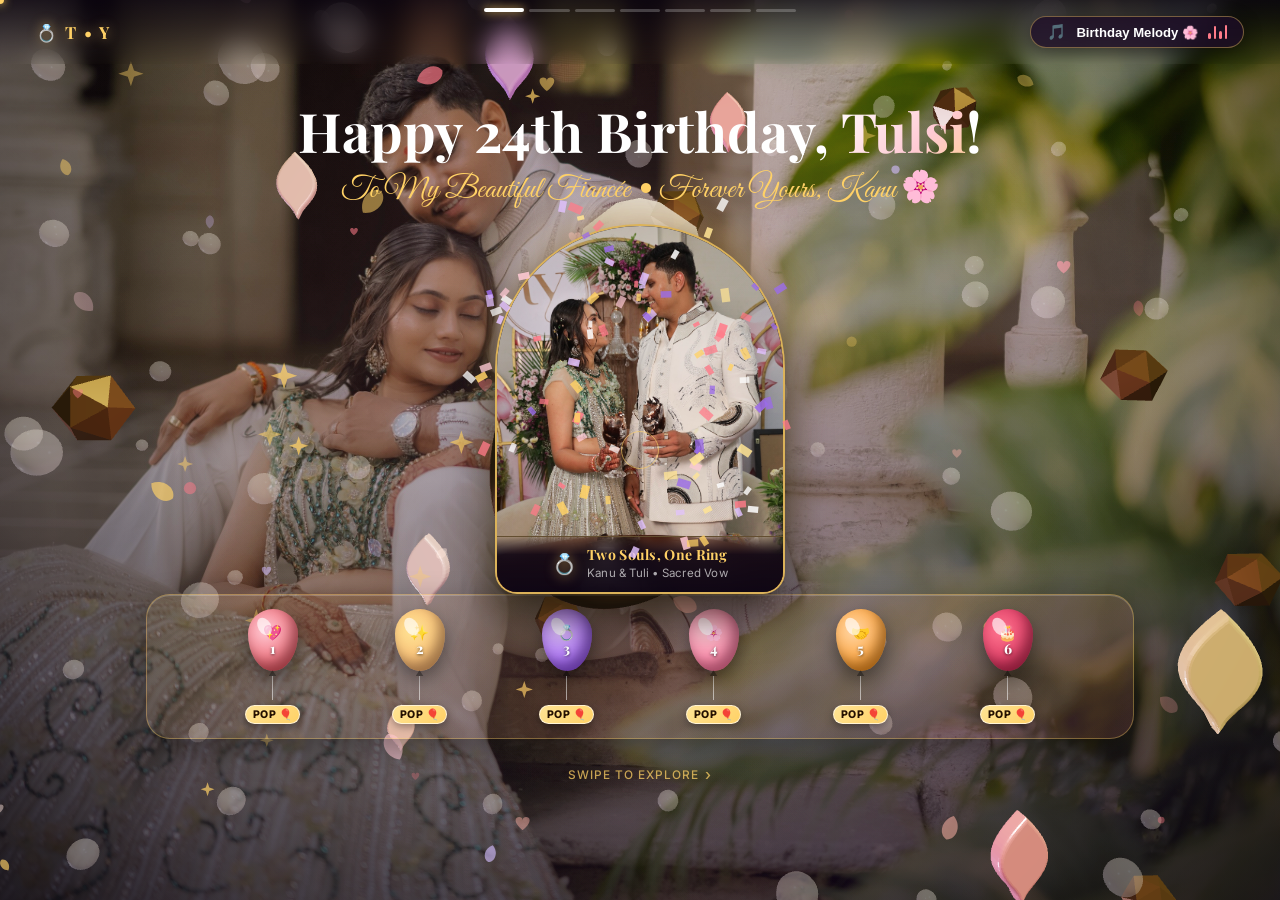
==== commit 85fc7c4e: "Fix auto-skipping: Remove auto-advance timers, isolate navigation to deliberate horizontal swipes, r" ====
--- a/index.html
+++ b/index.html
@@ -197,7 +197,7 @@
         <!-- Minimal pulsing swipe hint -->
         <div class="swipe-hint-indicator">
           <span>Swipe to explore</span>
-          <span class="swipe-hint-arrow">⌄</span>
+          <span class="swipe-hint-arrow">›</span>
         </div>
 
       </div>
@@ -235,7 +235,7 @@
 
         <div class="swipe-hint-indicator">
           <span>Swipe for Sacred Vow</span>
-          <span class="swipe-hint-arrow">⌄</span>
+          <span class="swipe-hint-arrow">›</span>
         </div>
 
       </div>
@@ -267,7 +267,7 @@
 
         <div class="swipe-hint-indicator">
           <span>Swipe for 39 Memories</span>
-          <span class="swipe-hint-arrow">⌄</span>
+          <span class="swipe-hint-arrow">›</span>
         </div>
 
       </div>
@@ -289,7 +289,7 @@
         </div>
 
         <div class="gallery-bottom-hint" id="galleryBottomHint">
-          <span>Swipe up for 24 Reasons 💖</span>
+          <span>Swipe left for 24 Reasons 💖</span>
         </div>
 
       </div>
@@ -325,7 +325,7 @@
 
         <div class="swipe-hint-indicator">
           <span>Swipe for Birthday Cake</span>
-          <span class="swipe-hint-arrow">⌄</span>
+          <span class="swipe-hint-arrow">›</span>
         </div>
 
       </div>
@@ -454,7 +454,7 @@
 
         <div class="swipe-hint-indicator">
           <span>Swipe for Kanu's Letter</span>
-          <span class="swipe-hint-arrow">⌄</span>
+          <span class="swipe-hint-arrow">›</span>
         </div>
 
       </div>
--- a/style.css
+++ b/style.css
@@ -595,16 +595,16 @@
   max-height: calc(100vh - 90px);
   overflow-y: auto;
   overflow-x: hidden;
-  background: var(--glass-bg);
-  border: var(--glass-border);
-  box-shadow: var(--glass-shadow);
+  background: transparent;
+  border: none;
+  box-shadow: none;
   border-radius: var(--radius-xl);
-  padding: clamp(24px, 3.5vw, 38px);
+  padding: clamp(20px, 3vw, 36px);
   position: relative;
   display: flex;
   flex-direction: column;
-  backdrop-filter: blur(20px);
-  -webkit-backdrop-filter: blur(20px);
+  backdrop-filter: none;
+  -webkit-backdrop-filter: none;
   scrollbar-width: thin;
   scrollbar-color: rgba(255, 209, 102, 0.35) transparent;
 }
@@ -2515,8 +2515,8 @@
   50% { opacity: 0.95; transform: translateY(-3px); }
 }
 @keyframes bounceArrow {
-  0%, 100% { transform: translateY(0); }
-  50% { transform: translateY(4px); }
+  0%, 100% { transform: translateX(0); }
+  50% { transform: translateX(5px); }
 }
 
 .gallery-bottom-hint {
